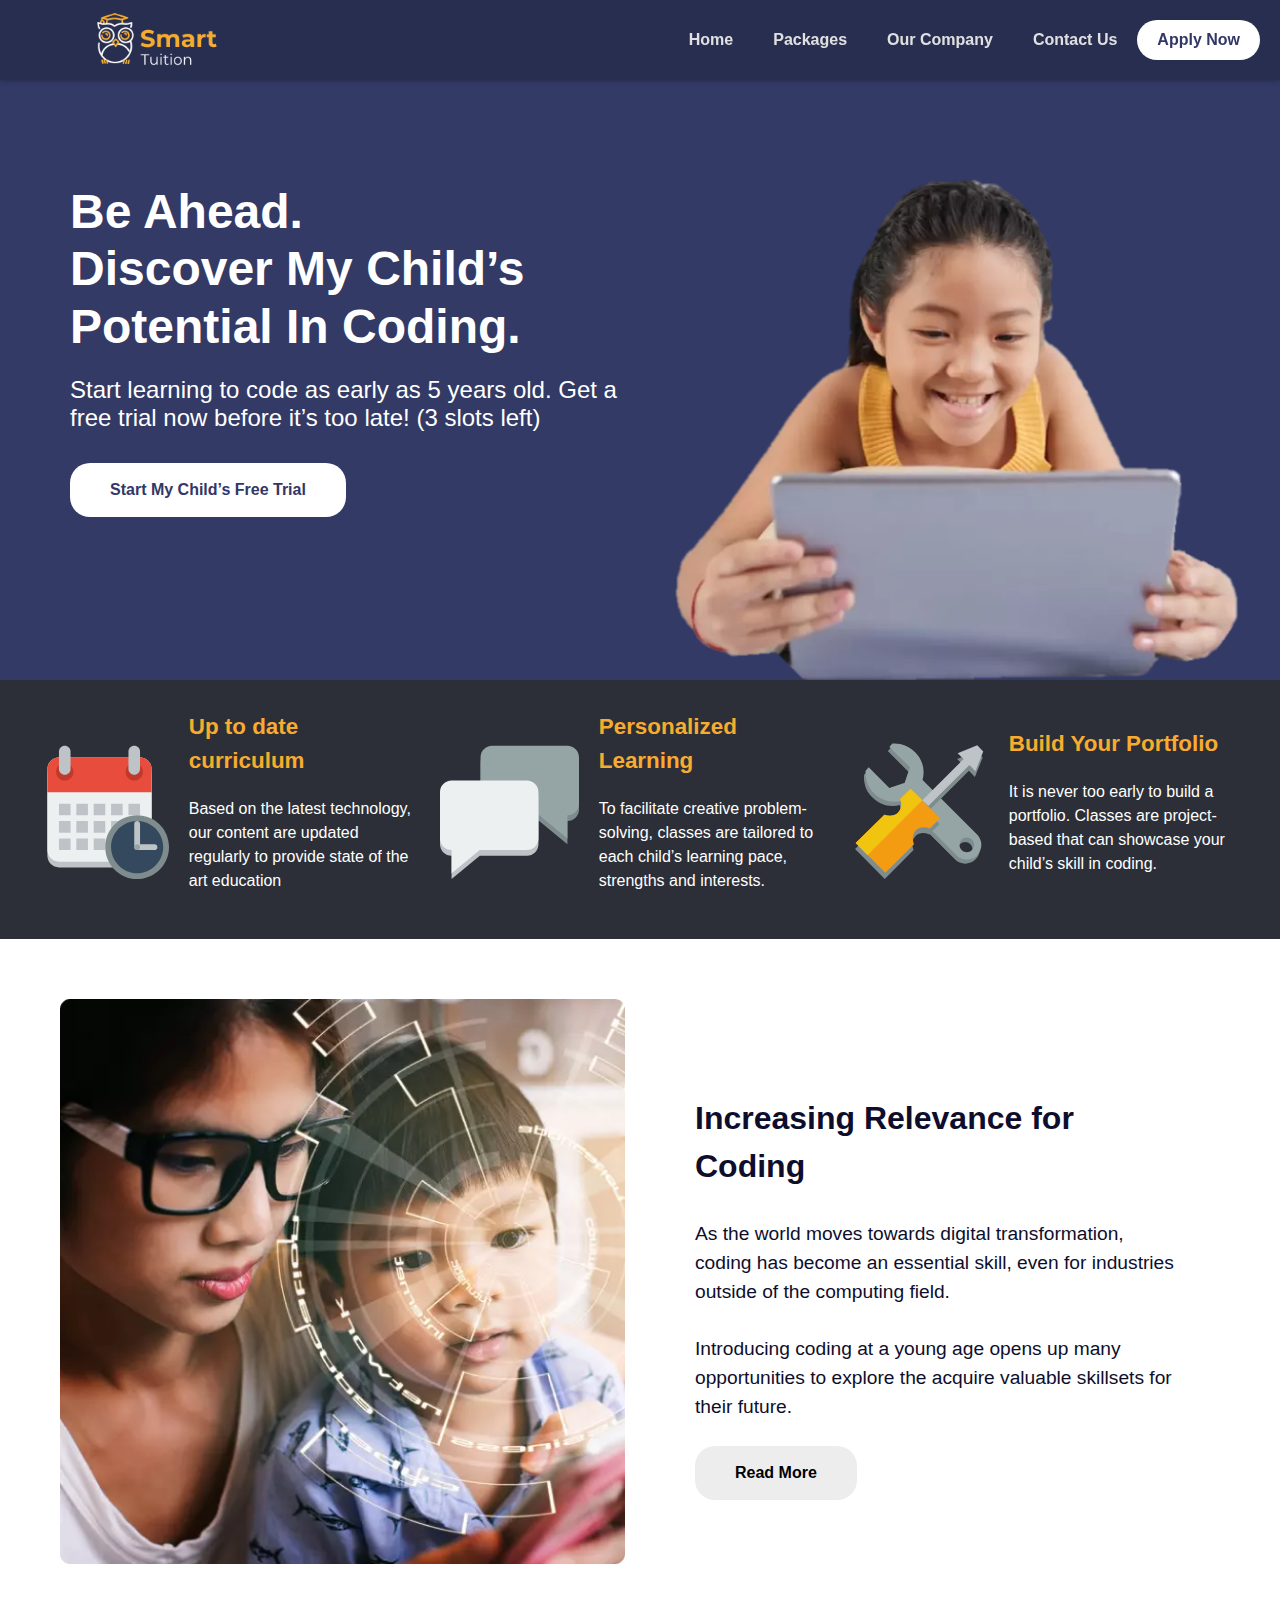
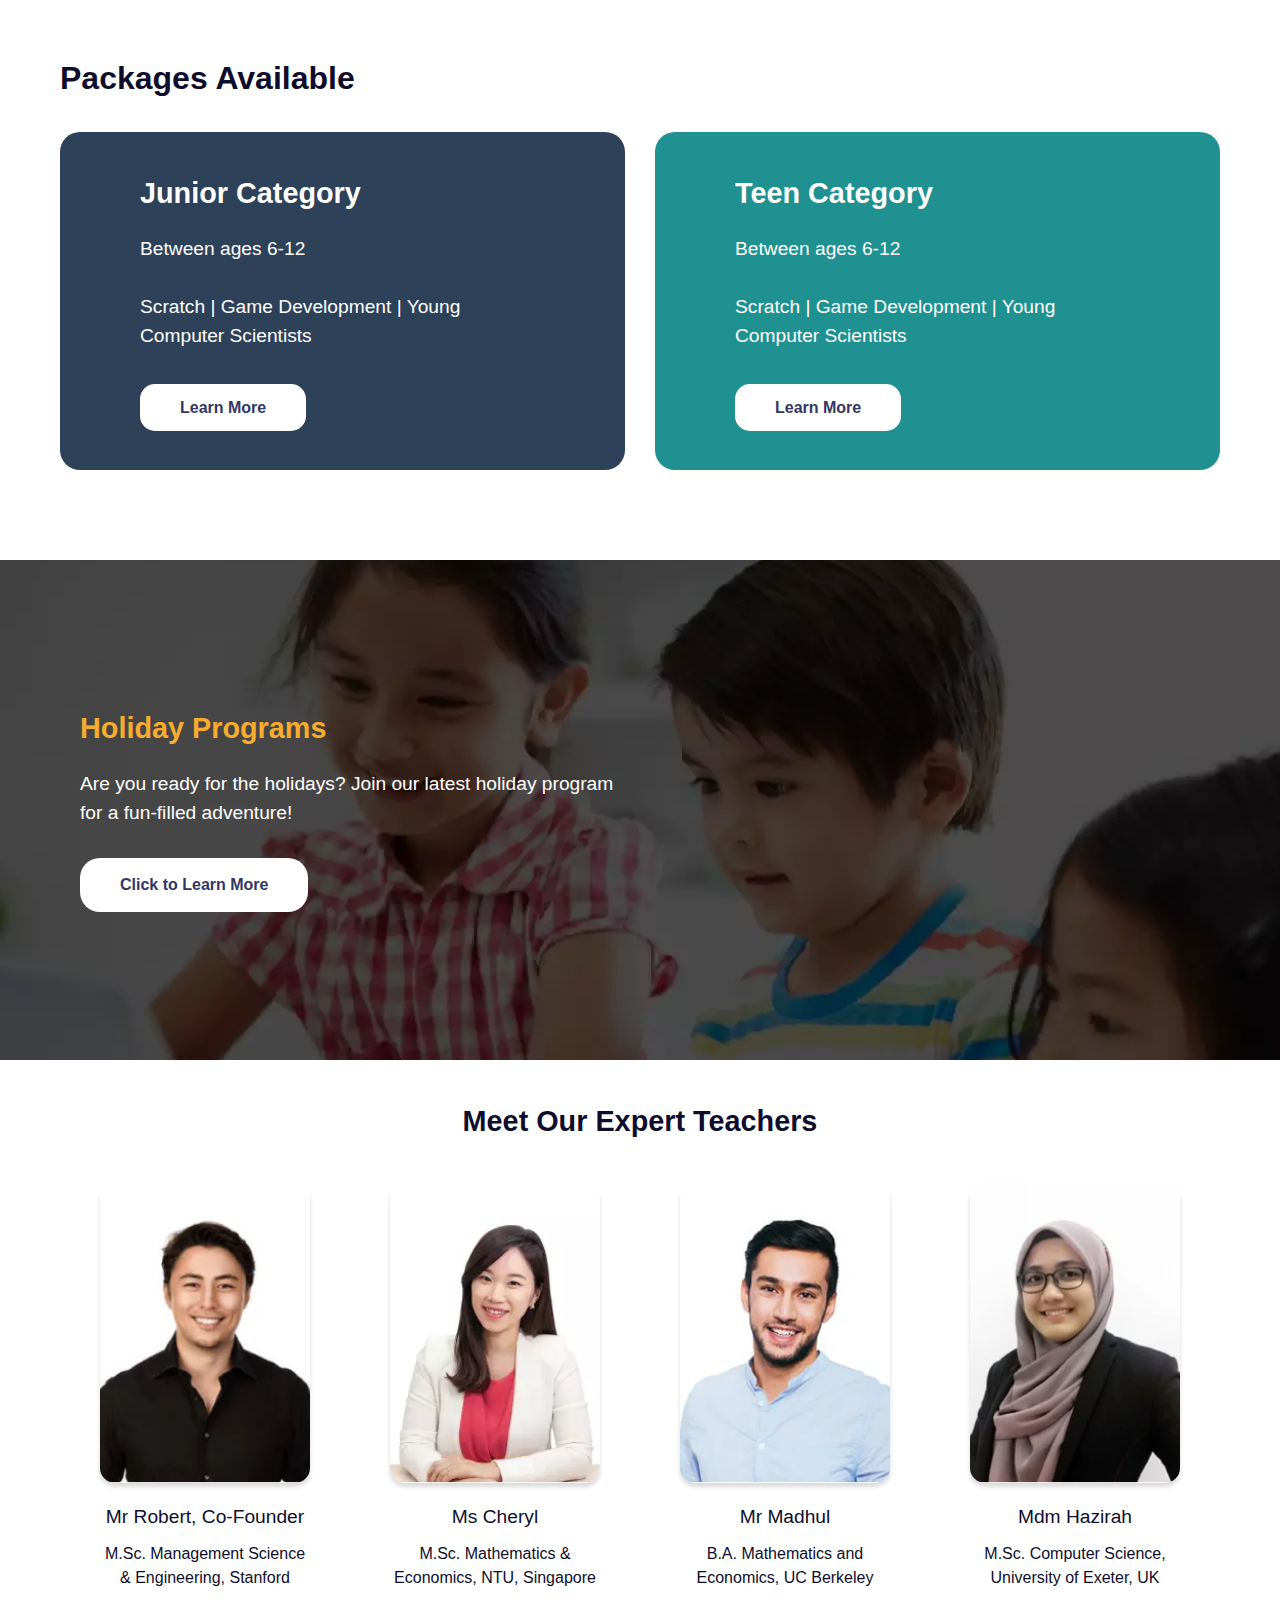
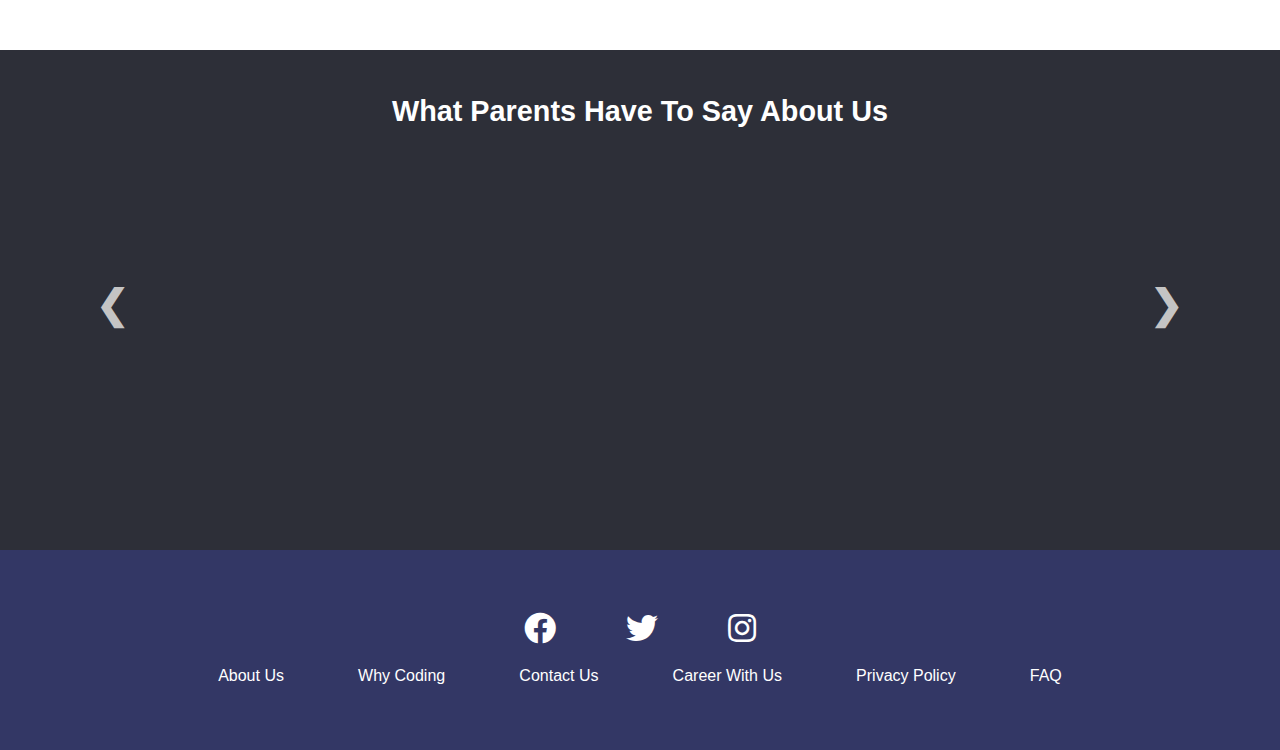
==== index.html @ bc690a71 "Remove deadlinks, small styling changes" ====
<!DOCTYPE html>
<html lang="en">
  <head>
    <!-- Required meta tags -->
    <meta charset="utf-8" />
    <meta
      name="description"
      content="Smart Tuition is the No.1 center for teaching young minds how to code. Start your Free Trial today!"
    />
    <meta name="viewport" content="width=device-width, initial-scale=1" />
    <!-- Favicon -->
    <link
      href="assets/favicon-16x16.webp"
      rel="shortcut icon"
      type="image/x-icon"
    />

    <!-- Bootstrap CSS -->
    <link
      href="https://cdn.jsdelivr.net/npm/bootstrap@5.1.1/dist/css/bootstrap.min.css"
      rel="stylesheet"
      integrity="sha384-F3w7mX95PdgyTmZZMECAngseQB83DfGTowi0iMjiWaeVhAn4FJkqJByhZMI3AhiU"
      crossorigin="anonymous"
    />
    <!-- Font Awesom Icons -->
    <link
      rel="stylesheet"
      href="https://cdnjs.cloudflare.com/ajax/libs/font-awesome/5.15.4/css/all.min.css"
      integrity="sha512-1ycn6IcaQQ40/MKBW2W4Rhis/DbILU74C1vSrLJxCq57o941Ym01SwNsOMqvEBFlcgUa6xLiPY/NS5R+E6ztJQ=="
      crossorigin="anonymous"
      referrerpolicy="no-referrer"
    />

    <link
      rel="stylesheet"
      href="https://maxcdn.bootstrapcdn.com/bootstrap/4.0.0/css/bootstrap.min.css"
      integrity="sha384-Gn5384xqQ1aoWXA+058RXPxPg6fy4IWvTNh0E263XmFcJlSAwiGgFAW/dAiS6JXm"
      crossorigin="anonymous"
    />

    <link href="css/layoutstyle.css" rel="stylesheet" />
    <link href="css/homepage.css" rel="stylesheet" />

    <title>Smart Skills For The Future - Smart Tuition Pte Ltd</title>
    <!-- Global site tag (gtag.js) - Google Analytics -->
    <script
      async
      src="https://www.googletagmanager.com/gtag/js?id=G-HZ8M1TP60J"
    ></script>
    <script>
      window.dataLayer = window.dataLayer || [];
      function gtag() {
        dataLayer.push(arguments);
      }
      gtag("js", new Date());

      gtag("config", "G-HZ8M1TP60J");
    </script>
  </head>
  <body>
    <div class="main">
      <!-- Header/Navbar -->
      <div id="headerID" class="header-transparent">
        <img id="logo" src="assets/logo.webp" alt="logo" height="70" />
        <img id="logo2" src="assets/logo-dark.webp" alt="logo" height="70" />
        <div class="nav-bar">
          <a id="header-link" class="header-nav" href="index.html">
            <div>Home</div>
          </a>
          <div>
            <button
              id="header-link2"
              onclick="myFunction()"
              class="header-nav"
              style="border: none; background-color: transparent"
            >
              Packages
            </button>
            <div id="myDropdown" class="dropdown-content">
              <a href="below12.html">Below 12</a>
              <a href="above12.html">Above 12</a>
              <a href="holiday.html">Holiday Programs</a>
            </div>
          </div>
          <div>
            <button
              id="header-link3"
              onclick="myFunction2()"
              class="header-nav"
              style="border: none; background-color: transparent"
            >
              Our Company
            </button>
            <div id="myDropdown2" class="dropdown-content2">
              <a href="aboutus.html">About Us</a>
              <a href="whycoding.html">Why Coding?</a>
              <a href="careers.html">Careers With Us</a>
            </div>
          </div>
          <a id="header-link4" class="header-nav" href="contact.html">
            <div>Contact Us</div>
          </a>
          <a id="nav-apply-cta" class="nav-apply-cta-dark" href="signup.html">
            <div>Apply Now</div>
          </a>
        </div>
        <div class="mobile">
          <a href="#" onclick="openNav()">
            <i class="fas fa-bars fa-2x"></i>
          </a>
        </div>
        <div id="mySidenav" class="sidenav">
          <a href="javascript:void(0)" class="closebtn" onclick="closeNav()"
            >&times;</a
          >
          <a href="index.html">Home</a>
          <a href="aboutus.html">About Us</a>
          <a href="below12.html">Below 12</a>
          <a href="above12.html">Above 12</a>
          <a href="holiday.html">Holiday Programs</a>
          <a href="whycoding.html">Why Coding?</a>
          <a href="careers.html">Careers With Us</a>
          <a href="contact.html">Contact Us</a>
        </div>
      </div>
      <div class="body">
        <div class="homepage-banner">
          <div class="row" style="height: 660px">
            <div class="col-sm-6 col-12" style="height: 100%">
              <div class="heading-group">
                <h1 class="banner-header">
                  Be Ahead. <br />Discover my child’s potential in coding.
                </h1>
                <h2 class="banner-subheader">
                  Start learning to code as early as 5 years old. Get a free
                  trial now before it’s too late! (3 slots left)
                </h2>
                <a class="banner-apply-cta" href="signup.html">
                  Start My Child’s Free Trial
                </a>
              </div>
            </div>
            <div class="col-sm-6">
              <div class="banner-image">
                <img
                  src="assets/children-coding.webp"
                  alt="children-coding"
                  width="100%"
                />
              </div>
            </div>
          </div>
        </div>
        <div class="homepage-feature-bar">
          <div class="feature-group">
            <div class="feature-image">
              <img src="assets/calendar.svg" alt="calendar" width="100%" />
            </div>
            <div class="feature-details">
              <div class="feature-header">Up to date curriculum</div>
              <p>
                Based on the latest technology, our content are updated
                regularly to provide state of the art education
              </p>
            </div>
          </div>
          <div class="feature-group">
            <div class="feature-image">
              <img src="assets/training.svg" alt="training" width="100%" />
            </div>
            <div class="feature-details">
              <div class="feature-header">Personalized Learning</div>
              <p>
                To facilitate creative problem-solving, classes are tailored to
                each child’s learning pace, strengths and interests.
              </p>
            </div>
          </div>
          <div class="feature-group">
            <div class="feature-image">
              <img
                src="assets/build-portfolio.svg"
                alt="build-portfolio"
                width="100%"
              />
            </div>
            <div class="feature-details">
              <div class="feature-header">Build Your Portfolio</div>
              <p>
                It is never too early to build a portfolio. Classes are
                project-based that can showcase your child’s skill in coding.
              </p>
            </div>
          </div>
        </div>
        <div class="why-coding-container">
          <div class="row" style="margin-top: 30 px">
            <div class="col-sm-6">
              <div class="why-coding-img">
                <img
                  src="assets/why-coding.webp"
                  alt="why-coding"
                  width="100%"
                />
              </div>
            </div>
            <div class="col-sm-6">
              <div class="why-coding-group">
                <div class="container-header">
                  Increasing Relevance for Coding
                </div>

                <div class="why-coding-details">
                  As the world moves towards digital transformation, coding has
                  become an essential skill, even for industries outside of the
                  computing field. <br /><br />Introducing coding at a young age
                  opens up many opportunities to explore the acquire valuable
                  skillsets for their future.
                </div>
                <a class="why-coding-link" href="whycoding.html"> Read More </a>
              </div>
            </div>
          </div>
        </div>
        <div class="our-packages">
          <div class="packages-header">Packages Available</div>

          <div class="row">
            <div class="col-sm-6">
              <div class="package-container">
                <div class="package-header">Junior Category</div>
                <div class="package-details">
                  Between ages 6-12<br /><br />
                  Scratch | Game Development | Young Computer Scientists
                </div>
                <a class="package-link" href="below12.html"> Learn More </a>
              </div>
            </div>
            <div class="col-sm-6">
              <div class="package-container2">
                <div class="package-header">Teen Category</div>
                <div class="package-details">
                  Between ages 6-12<br /><br />
                  Scratch | Game Development | Young Computer Scientists
                </div>
                <a class="package-link" href="above12.html"> Learn More </a>
              </div>
            </div>
          </div>
        </div>
        <div class="holiday-container">
          <div class="holiday-group">
            <div class="holiday-header">Holiday Programs</div>
            <div class="holiday-sub-header">
              Are you ready for the holidays? Join our latest holiday program
              for a fun-filled adventure!
            </div>
            <a class="holiday-link" href="holiday.html">
              Click to Learn More
            </a>
          </div>
        </div>
        <div class="our-teachers-container">
          <div class="teachers-header">Meet Our Expert Teachers</div>
          <div class="teachers-group">
            <div class="teacher">
              <img
                class="teacher-img"
                src="assets/mr-robert-holland.webp"
                alt="mr-robert-holland"
              />
              <div class="teacher-name">Mr Robert, Co-Founder</div>
              <div class="teacher-message">
                M.Sc. Management Science & Engineering, Stanford
              </div>
            </div>
            <div class="teacher">
              <img
                class="teacher-img"
                src="assets/ms-cheryl.webp"
                alt="ms-cheryl"
              />
              <div class="teacher-name">Ms Cheryl</div>
              <div class="teacher-message">
                M.Sc. Mathematics & Economics, NTU, Singapore
              </div>
            </div>
            <div class="teacher">
              <img
                class="teacher-img"
                src="assets/mr-madhul.webp"
                alt="mr-madhul"
              />
              <div class="teacher-name">Mr Madhul</div>
              <div class="teacher-message">
                B.A. Mathematics and Economics, UC Berkeley
              </div>
            </div>
            <div class="teacher">
              <img
                class="teacher-img"
                src="assets/mdm-hazirah.webp"
                alt="mdm-hazirah"
              />
              <div class="teacher-name">Mdm Hazirah</div>
              <div class="teacher-message">
                M.Sc. Computer Science, University of Exeter, UK
              </div>
            </div>
          </div>
        </div>
        <div class="testimonials-container">
          <div class="testimonials-header">
            what parents have to say about us
          </div>
          <div class="slideshow-container">
            <!-- Full-width images with number and caption text -->
            <div class="mySlides fade">
              <div class="testimonial-group">
                <img
                  class="testimonial-image"
                  src="assets/alice-mother.webp"
                  alt="alice-mother"
                />
                <div class="testimonial-content">
                  <div class="rating-group">
                    <i
                      class="fas fa-star fa-2x"
                      style="margin-right: 10px; color: #f8ac2f"
                    ></i>
                    <i
                      class="fas fa-star fa-2x"
                      style="margin-right: 10px; color: #f8ac2f"
                    ></i>
                    <i
                      class="fas fa-star fa-2x"
                      style="margin-right: 10px; color: #f8ac2f"
                    ></i>
                    <i
                      class="fas fa-star fa-2x"
                      style="margin-right: 10px; color: #f8ac2f"
                    ></i>
                    <i
                      class="fas fa-star fa-2x"
                      style="margin-right: 10px; color: #c4c4c4"
                    ></i>
                  </div>
                  <div class="testimonial-person">Mother of Alice, 5</div>
                  <div class="testimonial">
                    My daughter entered the junior class and this was her first
                    exposure to coding. She was very relunctant to go intially.
                    But after her 1st lesson, she would eagerly anticipate the
                    next lesson to see her favourite teacher, Ms Cheryl. Will
                    definitely recommend this class to my friends!
                  </div>
                </div>
              </div>
            </div>
            <div class="mySlides fade">
              <div class="testimonial-group">
                <img
                  class="testimonial-image"
                  src="assets/david-mother.webp"
                  alt="david-mother"
                />
                <div class="testimonial-content">
                  <div class="rating-group">
                    <i
                      class="fas fa-star fa-2x"
                      style="margin-right: 10px; color: #f8ac2f"
                    ></i>
                    <i
                      class="fas fa-star fa-2x"
                      style="margin-right: 10px; color: #f8ac2f"
                    ></i>
                    <i
                      class="fas fa-star fa-2x"
                      style="margin-right: 10px; color: #f8ac2f"
                    ></i>
                    <i
                      class="fas fa-star fa-2x"
                      style="margin-right: 10px; color: #f8ac2f"
                    ></i>
                    <i
                      class="fas fa-star fa-2x"
                      style="margin-right: 10px; color: #c4c4c4"
                    ></i>
                  </div>
                  <div class="testimonial-person">Mother of David, 8</div>
                  <div class="testimonial">
                    My son LOVED the programme! He would go on and on about the
                    things he learned after every class. Even after the
                    programme has ended, he will meet up with his new found
                    friends that he made in class to geek over coding. With his
                    friends’ parents, I have enrolled him for the holiday
                    programmes so they can code together again!
                  </div>
                </div>
              </div>
            </div>

            <div class="mySlides fade">
              <div class="testimonial-group">
                <img
                  class="testimonial-image"
                  src="assets/jerome-father.webp"
                  alt="jerome-father"
                />
                <div class="testimonial-content">
                  <div class="rating-group">
                    <i
                      class="fas fa-star fa-2x"
                      style="margin-right: 10px; color: #f8ac2f"
                    ></i>
                    <i
                      class="fas fa-star fa-2x"
                      style="margin-right: 10px; color: #f8ac2f"
                    ></i>
                    <i
                      class="fas fa-star fa-2x"
                      style="margin-right: 10px; color: #f8ac2f"
                    ></i>
                    <i
                      class="fas fa-star fa-2x"
                      style="margin-right: 10px; color: #f8ac2f"
                    ></i>
                    <i
                      class="fas fa-star fa-2x"
                      style="margin-right: 10px; color: #f8ac2f"
                    ></i>
                  </div>
                  <div class="testimonial-person">Father of Jerome, 14</div>
                  <div class="testimonial">
                    As a coder myself, I enrolled him into Smart Tuition because
                    the curriculum is well-organised. I am highly impressed by
                    the result. Since the programme, my son has developed a
                    deeper interest in coding. The teachers know what they are
                    doing and are able to keep learning engaging for my son.
                  </div>
                </div>
              </div>
            </div>
            <!-- Next and previous buttons -->
            <a class="prev" onclick="plusSlides(-1)">&#10094;</a>
            <a class="next" onclick="plusSlides(1)">&#10095;</a>
          </div>
        </div>
      </div>
      <div class="footer">
        <div class="socials-container">
          <i class="fab fa-facebook fa-2x"></i>
          <i class="fab fa-twitter fa-2x"></i>
          <i class="fab fa-instagram fa-2x"></i>
        </div>
        <div class="footer-links">
          <a href="aboutus.html">About Us</a>
          <a href="whycoding.html">Why Coding</a>
          <a href="contact.html">Contact Us</a>
          <a href="careers.html">Career With Us</a>
          <a href="privacy-policy.html">Privacy Policy</a>
          <a href="faq.html">FAQ</a>
        </div>
      </div>
    </div>
    <!-- Option 1: Bootstrap Bundle with Popper -->
    <script
      src="https://cdn.jsdelivr.net/npm/bootstrap@5.1.1/dist/js/bootstrap.bundle.min.js"
      integrity="sha384-/bQdsTh/da6pkI1MST/rWKFNjaCP5gBSY4sEBT38Q/9RBh9AH40zEOg7Hlq2THRZ"
      crossorigin="anonymous"
    ></script>
    <!-- Slideshow effect -->
    <script src="javascript/slideshow.js"></script>
    <!-- Import this for header scroll effect -->
    <script src="javascript/headerEffects.js"></script>
    <!-- Import this for responsive header and footer -->
    <script src="javascript/index.js"></script>
  </body>
</html>
---- css/layoutstyle.css ----
.main {
  font-family: Arial, Helvetica, sans-serif;
  min-width: 280px;
  max-width: 1400px;
  margin: auto;
  /* background-color: #fcfcfc; */
  color: #0e0e2c;
}
.header-white {
  position: fixed;
  top: 0;
  max-width: 1400px;
  margin: auto;
  width: 100%;
  padding: 10px 20px;
  z-index: 10000;
  transition: all 0.2s ease-in-out;
  min-height: 80px;
  background: #fff;
  text-align: center;
  line-height: 40px;
  box-shadow: 0 1px 5px rgba(0, 0, 0, 0.25);
}

.header-transparent {
  position: fixed;
  top: 0;
  max-width: 1400px;
  margin: auto;
  width: 100%;
  padding: 10px 20px;
  z-index: 10000;
  transition: all 0.2s ease-in-out;
  min-height: 80px;
  background: rgba(0, 0, 0, 0.2);
  text-align: center;
  line-height: 40px;
  box-shadow: 0 1px 5px rgba(0, 0, 0, 0.25);
}

.nav-bar {
  display: flex;
  flex-direction: row;
  justify-content: flex-end;
  align-items: center;
  font-size: 1em;
}

.dropdown-content {
  display: none;
  position: absolute;
  background-color: #f1f1f1;
  min-width: 160px;
  box-shadow: 0px 8px 16px 0px rgba(0, 0, 0, 0.2);
  z-index: 1;
  text-align: left;
}

.dropdown-content a {
  color: #171d24;
  background-color: #fcfcfc;
  padding: 4px 16px;
  text-decoration: none;
  display: block;
  /* border-bottom: 1px solid #281b365d; */
}

/* Change color of dropdown links on hover */
.dropdown-content a:hover {
  background-color: #16182b;
  color: #fcfcfc;
}
.dropdown-content2 {
  display: none;
  position: absolute;
  background-color: #f1f1f1;
  min-width: 160px;
  box-shadow: 0px 8px 16px 0px rgba(0, 0, 0, 0.2);
  z-index: 1;
  text-align: left;
}

.dropdown-content2 a {
  color: #171d24;
  background-color: #fcfcfc;
  padding: 4px 16px;
  text-decoration: none;
  display: block;
  /* border-bottom: 1px solid #281b365d; */
}

/* Change color of dropdown links on hover */
.dropdown-content2 a:hover {
  background-color: #16182b;
  color: #fcfcfc;
}

/* Show the dropdown menu (use JS to add this class to the .dropdown-content container when the user clicks on the dropdown button) */
.show {
  display: block;
}

.header-nav {
  text-decoration: none;
  color: #e0e0e0;
  font-weight: bold;
  margin: 0 10px;
  padding: 10px;
}

.header-nav:hover {
  color: #fff;
  text-decoration: none;
}

.header-nav-whiteBG {
  text-decoration: none;
  color: #16182b;
  font-weight: bold;
  margin: 0 10px;
  padding: 10px;
}

.header-nav-whiteBG:hover {
  color: #6f3888;
  text-decoration: none;
}

.nav-apply-cta-dark {
  text-decoration: none;
  color: #333765;
  font-weight: bold;
  border-radius: 20px;
  background-color: #fff;
  padding: 0px 20px;
  width: fit-content;
}

.nav-apply-cta-dark:hover {
  text-decoration: none;
  color: #6f3888;
}

.nav-apply-cta {
  text-decoration: none;
  color: #fff;
  font-weight: bold;
  border-radius: 20px;
  background-color: #333765;
  padding: 0px 20px;
  width: fit-content;
}

.nav-apply-cta:hover {
  text-decoration: none;
  color: #fff;
  background-color: #fdb542;
}

#logo {
  display: none;
  position: absolute;
  top: 0;
  left: 0;
  margin: 5px 80px;
}
#logo2 {
  display: block;
  position: absolute;
  top: 0;
  left: 0;
  margin: 5px 80px;
}

.mobile {
  display: none;
  visibility: none;
  height: 60px;
  padding: 0px 20px;
}

/* The side navigation menu */
.sidenav {
  height: 100%; /* 100% Full-height */
  width: 0; /* 0 width - change this with JavaScript */
  position: fixed; /* Stay in place */
  z-index: 1; /* Stay on top */
  top: 0; /* Stay at the top */
  right: 0;
  background-color: #111; /* Black*/
  overflow-x: hidden; /* Disable horizontal scroll */
  padding-top: 60px; /* Place content 60px from the top */
  transition: 0.5s; /* 0.5 second transition effect to slide in the sidenav */
}

/* The navigation menu links */
.sidenav a {
  padding: 8px 8px 8px 32px;
  text-decoration: none;
  font-size: 20px;
  color: #818181;
  display: block;
  transition: 0.3s;
  text-align: left;
}

/* When you mouse over the navigation links, change their color */
.sidenav a:hover {
  color: #f1f1f1;
}

/* Position and style the close button (top right corner) */
.sidenav .closebtn {
  position: absolute;
  top: 0;
  right: 25px;
  font-size: 1.5em;
  margin-left: 50px;
}

/* Content Below */

.body {
  min-height: 800px;
  background-color: #fff;
}

/* Content Above */
.footer {
  min-height: 200px;
  padding: 20px;
  width: 100%;
  color: #fff;
  background-color: #333765;
  display: flex;
  flex-direction: column;
  align-items: center;
  justify-content: center;
}

.socials-container {
  color: #fff;
  width: 30%;
  display: flex;
  flex-direction: row;
  justify-content: space-evenly;
}

.socials-container a {
  color: #fff;
}

.footer-links {
  margin-top: 20px;
  width: 80%;
  display: flex;
  flex-direction: row;
  justify-content: space-evenly;
}

.footer-links a {
  color: #fff;
  text-decoration: none;
}

.footer-links a:hover {
  color: #fff;
  text-decoration: underline;
}

@media only screen and (max-width: 768px) {
  #logo {
    margin: 5px 21px;
  }
  #logo2 {
    margin: 5px 21px;
  }

  .nav-bar {
    display: none;
    visibility: none;
  }

  .mobile {
    display: flex;
    visibility: visible;
    flex-direction: row;
    justify-content: flex-end;
    align-items: center;
  }

  .socials-container {
    width: 70%;
  }

  .footer-links {
    flex-direction: column;
  }
}
---- css/homepage.css ----
.homepage-banner {
  background-color: #333a65;
  min-height: 660px;
  padding: 20px 20px 0px 20px;
}

.heading-group {
  height: 100%;
  display: flex;
  flex-direction: column;
  justify-content: center;
  color: #fff;
  padding-left: 50px;
}

.banner-header {
  font-size: 3em;
  font-weight: bold;
  margin-bottom: 20px;
  text-transform: capitalize;
}

.banner-subheader {
  font-size: 1.5em;
  margin-bottom: 30px;
}

.banner-apply-cta {
  text-decoration: none;
  color: #333765;
  font-weight: bold;
  border-radius: 20px;
  background-color: #fff;
  padding: 15px 40px;
  width: fit-content;
}

.banner-apply-cta:hover {
  color: #fff;
  text-decoration: none;
  background-color: #fdb542;
}

.banner-image {
  height: 100%;
  display: flex;
  flex-direction: column;
  justify-content: flex-end;
}

.homepage-feature-bar {
  background-color: #2d2f38;
  min-height: 250px;
  display: flex;
  flex-direction: row;
  justify-content: space-around;
  padding: 20px 30px 20px 20px;
}

.feature-group {
  display: flex;
  flex-direction: row;
  margin: 10px;
}

.feature-image {
  padding-right: 20px;
  height: 100%;
  display: flex;
  align-items: center;
}

.feature-details {
  font-size: 1em;
  width: 250px;
  display: flex;
  flex-direction: column;
  justify-content: center;
  color: #fff;
}

.feature-header {
  font-size: 1.4em;
  color: #f8ac2f;
  font-weight: bold;
  margin-bottom: 20px;
}

.why-coding-container {
  background-color: #fff;
  padding: 60px 60px 30px;
}

.why-coding-img {
  height: 100%;
  display: flex;
  align-items: center;
}

.why-coding-group {
  display: flex;
  flex-direction: column;
  justify-content: center;
  height: 100%;
  padding: 40px;
}
.container-header {
  font-size: 2em;
  font-weight: bold;
  margin: 30px auto;
}

.why-coding-subheader {
  font-size: 1.6em;
  font-weight: bold;
  margin-bottom: 20px;
}

.why-coding-details {
  font-size: 1.2em;
  margin-bottom: 24px;
}

.why-coding-link {
  text-decoration: none;
  color: #000;
  font-weight: bold;
  border-radius: 20px;
  background-color: #ededed;
  padding: 15px 40px;
  width: fit-content;
}

.why-coding-link:hover {
  text-decoration: none;
  color: #000;
  font-weight: bold;
  background-color: #e0e0e0;
}

.our-packages {
  background-color: #fff;
  padding: 30px 60px 90px;
}

.packages-header {
  font-size: 2em;
  font-weight: bold;
  margin-top: 30px;
}
.packages-info {
  margin-top: 20px;
  width: 50%;
  font-size: 1.5em;
}

.package-container {
  margin-top: 30px;
  background-color: #2d4159;
  border-radius: 20px;
  padding: 40px 80px 50px;
}

.package-header {
  font-size: 1.8em;
  font-weight: bold;
  color: #fff;
  margin-bottom: 20px;
}

.package-details {
  font-size: 1.2em;
  color: #fff;
  margin-bottom: 45px;
}

.package-link {
  text-decoration: none;
  color: #333765;
  font-weight: bold;
  border-radius: 15px;
  background-color: #fff;
  padding: 15px 40px;
  width: fit-content;
}

.package-link:hover {
  color: #fff;
  text-decoration: none;
  background-color: #fdb542;
}

.package-container2 {
  margin-top: 30px;
  background-color: #1f9191;
  border-radius: 20px;
  padding: 40px 80px 50px;
}

.holiday-container {
  height: 500px;
  background-image: url(../assets/dark-background-kids.webp);
  background-position: 50% 30%;
  display: flex;
  flex-direction: row;
  color: #fcfcfc;
  padding: 40px 80px 40px;
}

.holiday-group {
  height: 100%;
  width: 60%;
  display: flex;
  flex-direction: column;
  justify-content: center;
}

.holiday-header {
  font-size: 1.8em;
  font-weight: bold;
  color: #f8ac2f;
  margin-bottom: 20px;
}

.holiday-sub-header {
  font-size: 1.2em;
  color: #fff;
  margin-bottom: 30px;
  width: 80%;
}

.holiday-link {
  text-decoration: none;
  color: #333765;
  font-weight: bold;
  border-radius: 20px;
  background-color: #fff;
  padding: 15px 40px;
  width: fit-content;
}

.holiday-link:hover {
  color: #fff;
  text-decoration: none;
  background-color: #fdb542;
}

.holiday-programs {
  height: 100%;
  display: flex;
  flex-direction: column;
  justify-content: center;
}
.programs {
  display: flex;
  flex-direction: row;
  height: 50px;
  align-items: center;
  margin-bottom: 30px;
}
.program-name {
  font-size: 1.5em;
  font-weight: bold;
  padding: 10px 20px;
}

.our-teachers-container {
  min-height: 500px;
  padding: 40px 80px 40px;
  text-align: center;
}

.teachers-header {
  font-size: 1.8em;
  font-weight: bold;
  margin-bottom: 20px;
}

.teachers-subheader {
  font-size: 1.5em;
  margin-bottom: 30px;
}

.teachers-group {
  width: 100%;
  display: flex;
  flex-direction: row;
  justify-content: space-between;
}

.teacher {
  width: 250px;
  padding: 20px;
}

.teacher-img {
  width: 100%;
  height: 300px;
  object-fit: cover;
  margin-bottom: 10px;
  border-radius: 15px;
  -webkit-box-shadow: 0px 4px 4px 0px #dbdbdb;
}

.teacher-name {
  font-size: 1.2em;
  margin-top: 10px;
}

.teacher-message {
  font-size: 1em;
  margin-top: 10px;
}

.testimonials-container {
  height: 500px;
  background-color: #2d2f38;
  padding: 40px 80px 40px;
}

.testimonials-header {
  font-size: 1.8em;
  font-weight: bold;
  margin-bottom: 20px;
  color: #fff;
  text-transform: capitalize;
  text-align: center;
}

/* Slideshow container */
.slideshow-container {
  width: 100%;
  height: 300px;
  position: relative;
  /* margin: auto; */
}

/* Hide the images by default */
.mySlides {
  display: none;
  padding: 10px 80px;
}

.testimonial-group {
  color: #fff;
  display: flex;
  flex-direction: row;
}

.testimonial-image {
  width: 400px;
  height: 310px;
  object-fit: cover;
}

.testimonial-content {
  padding: 20px;
}

.rating-group {
  display: flex;
  flex-direction: row;
  margin-bottom: 20px;
  width: 250px;
}

.testimonial-person {
  font-size: 1.4em;
  margin-bottom: 20px;
}

.testimonial {
  font-size: 1em;
}

/* Next & previous buttons */
.prev,
.next {
  cursor: pointer;
  position: absolute;
  top: 35%;
  width: auto;
  padding: 16px;
  color: #c4c4c4 !important;
  font-weight: bold;
  font-size: 40px;
  transition: 0.6s ease;
  border-radius: 0 3px 3px 0;
  user-select: none;
}

/* Position the "next button" to the right */
.next {
  right: 0;
  border-radius: 3px 0 0 3px;
}

/* On hover, add a black background color with a little bit see-through */
.prev:hover,
.next:hover {
  color: #fff !important;
}

.active {
  background-color: #717171;
}

/* Fading animation */
.fade {
  -webkit-animation-name: fade;
  -webkit-animation-duration: 1.5s;
  animation-name: fade;
  animation-duration: 1.5s;
  animation-fill-mode: forwards;
}

@-webkit-keyframes fade {
  from {
    opacity: 0.4;
  }
  to {
    opacity: 1;
  }
}

@keyframes fade {
  from {
    opacity: 0.4;
  }
  to {
    opacity: 1;
  }
}

/* Responsive design */
@media only screen and (max-width: 768px) {
  .heading-group {
    padding: 0px;
  }

  .banner-image {
    display: none;
    visibility: hidden;
  }
  .homepage-feature-bar {
    flex-direction: column;
  }

  .feature-image {
    width: 100px;
  }

  .why-coding-container,
  .our-packages,
  .holiday-container {
    padding: 60px 40px 30px;
  }

  .why-coding-group {
    padding: 0px;
  }

  .packages-info {
    width: 100%;
  }

  .package-container,
  .package-container2,
  .testimonials-container,
  .our-teachers-container {
    padding: 30px 20px 40px;
  }
  .holiday-container {
    flex-direction: column-reverse;
  }

  .holiday-group {
    width: 100%;
  }

  .holiday-sub-header {
    width: 100%;
  }

  .holiday-programs {
    display: none;
    visibility: none;
  }

  .teachers-group {
    justify-content: center;
    flex-wrap: wrap;
  }

  .teacher .teacher-img {
    height: 100px;
    width: auto;
  }

  .mySlides {
    padding: 0px;
  }

  .testimonial-group {
    flex-direction: column;
    align-items: center;
  }

  .rating-group {
    justify-content: center;
  }

  .testimonials-container {
    height: 580px;
  }

  .testimonial-image {
    display: none;
    visibility: none;
  }

  .testimonial-content {
    display: flex;
    flex-direction: column;
    align-items: center;
    height: fit-content;
    padding: 0px 20px;
  }

  .testimonial {
    width: 80%;
  }
}
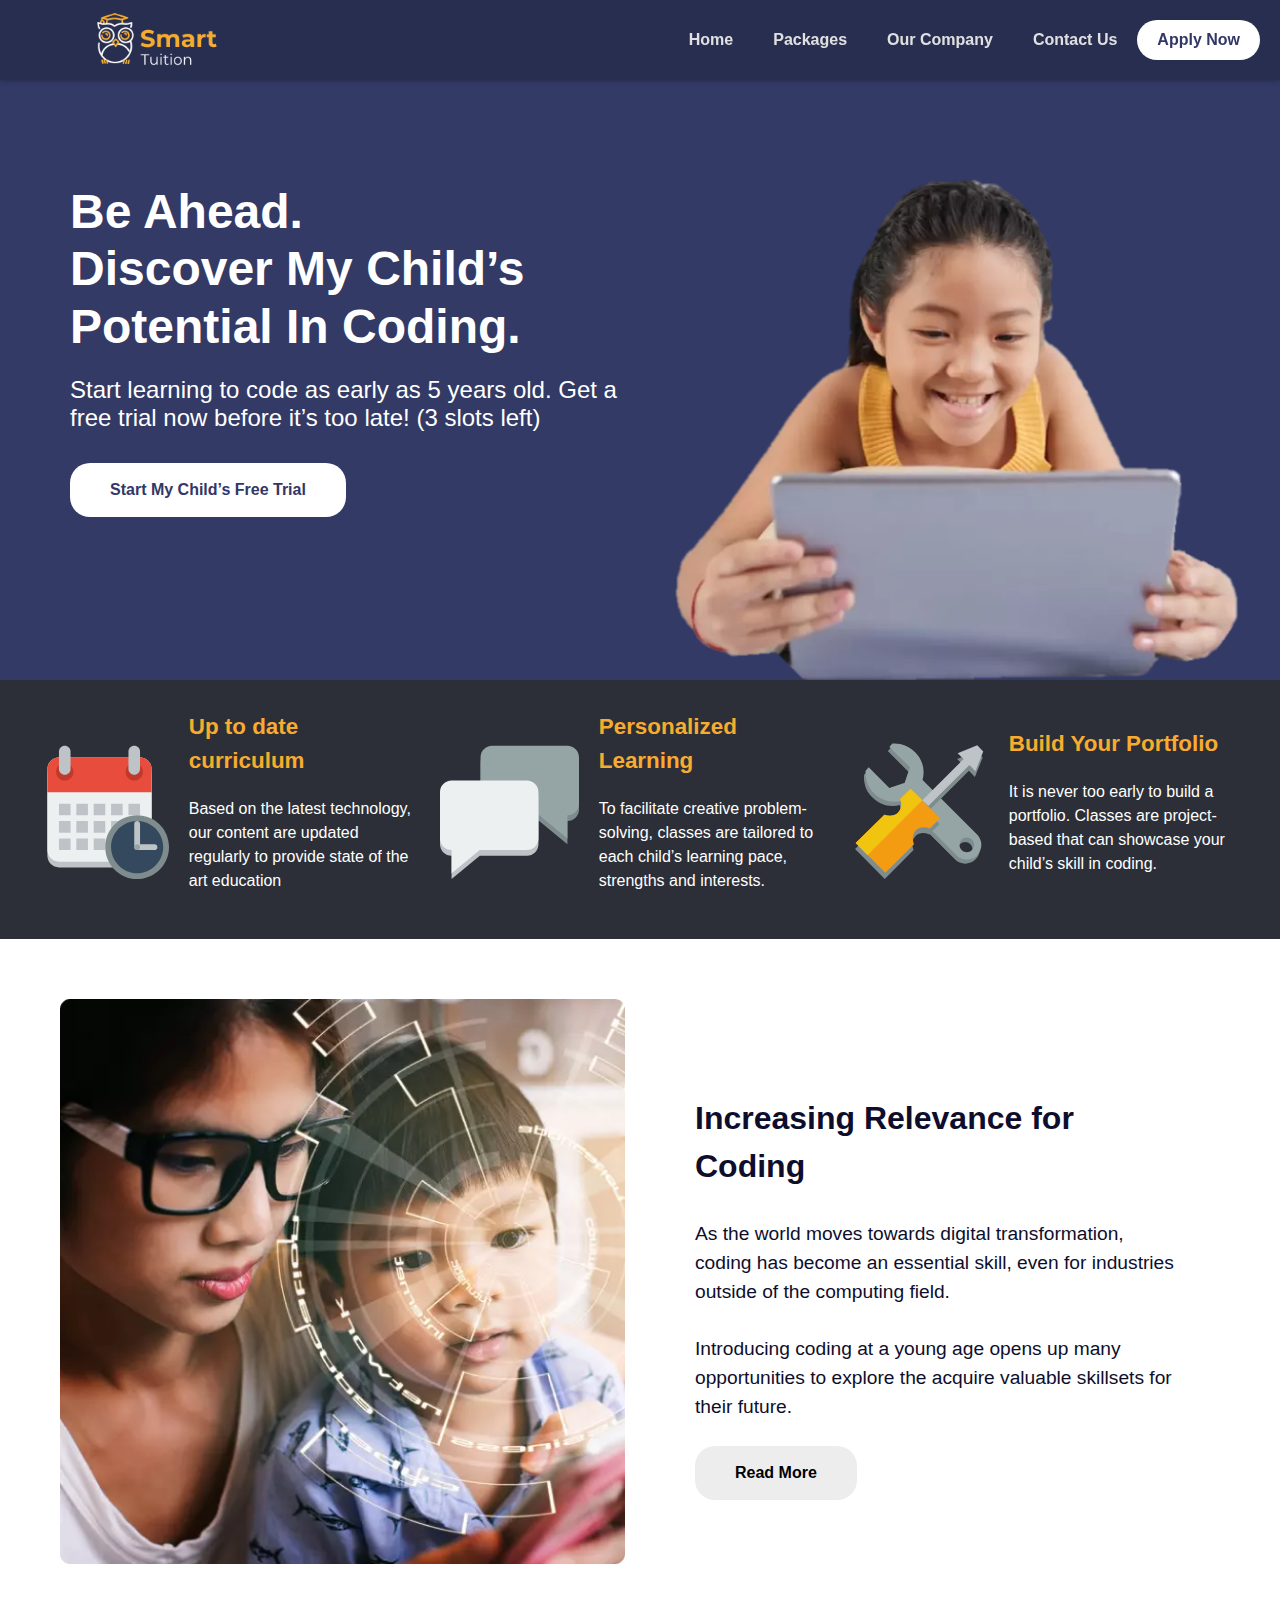
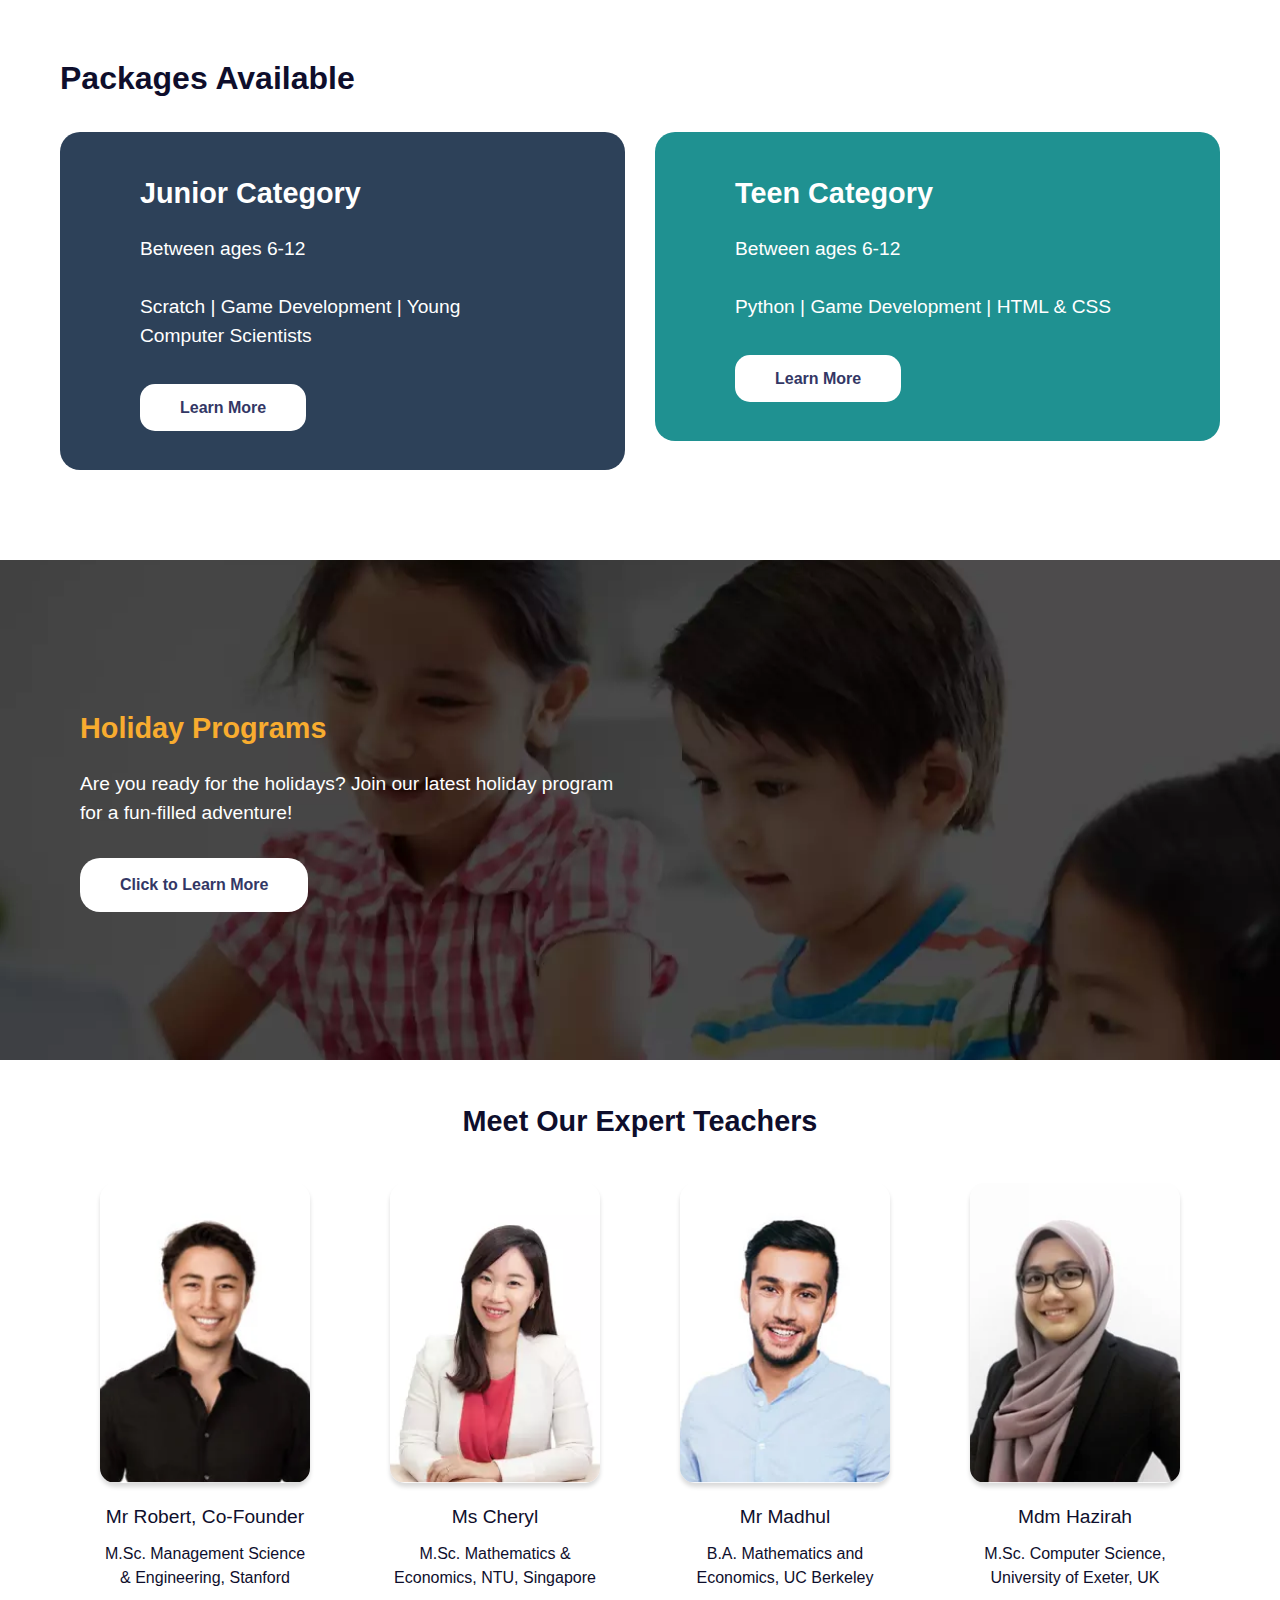
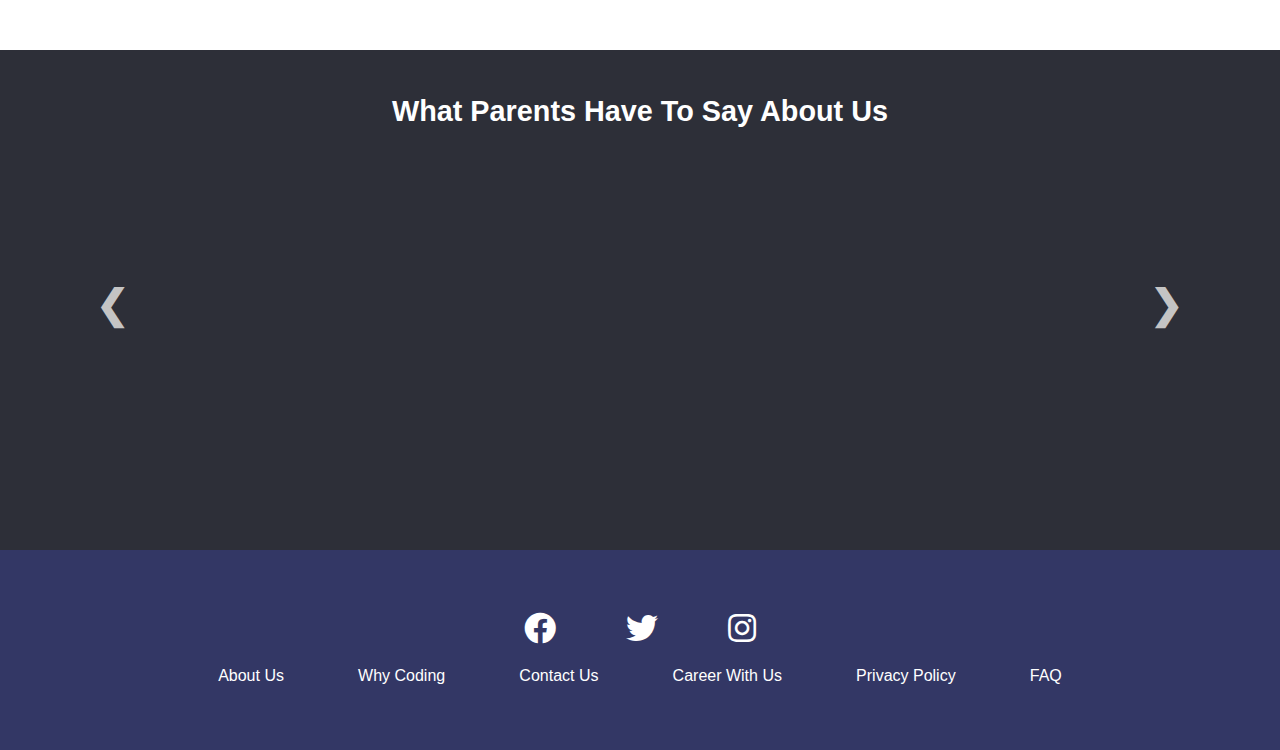
==== commit f4d4079b: "packages content change" ====
--- a/index.html
+++ b/index.html
@@ -241,7 +241,7 @@
                 <div class="package-header">Teen Category</div>
                 <div class="package-details">
                   Between ages 6-12<br /><br />
-                  Scratch | Game Development | Young Computer Scientists
+                  Python | Game Development | HTML & CSS
                 </div>
                 <a class="package-link" href="above12.html"> Learn More </a>
               </div>
--- a/css/layoutstyle.css
+++ b/css/layoutstyle.css
@@ -154,7 +154,7 @@
 .nav-apply-cta:hover {
   text-decoration: none;
   color: #fff;
-  background-color: #fdb542;
+  background-color: #474d92;
 }
 
 #logo {
--- a/css/homepage.css
+++ b/css/homepage.css
@@ -38,7 +38,7 @@
 .banner-apply-cta:hover {
   color: #fff;
   text-decoration: none;
-  background-color: #fdb542;
+  background-color: #474d92;
 }
 
 .banner-image {
@@ -187,7 +187,7 @@
 .package-link:hover {
   color: #fff;
   text-decoration: none;
-  background-color: #fdb542;
+  background-color: #474d92;
 }
 
 .package-container2 {
@@ -242,7 +242,7 @@
 .holiday-link:hover {
   color: #fff;
   text-decoration: none;
-  background-color: #fdb542;
+  background-color: #474d92;
 }
 
 .holiday-programs {
@@ -395,7 +395,6 @@
   border-radius: 3px 0 0 3px;
 }
 
-/* On hover, add a black background color with a little bit see-through */
 .prev:hover,
 .next:hover {
   color: #fff !important;
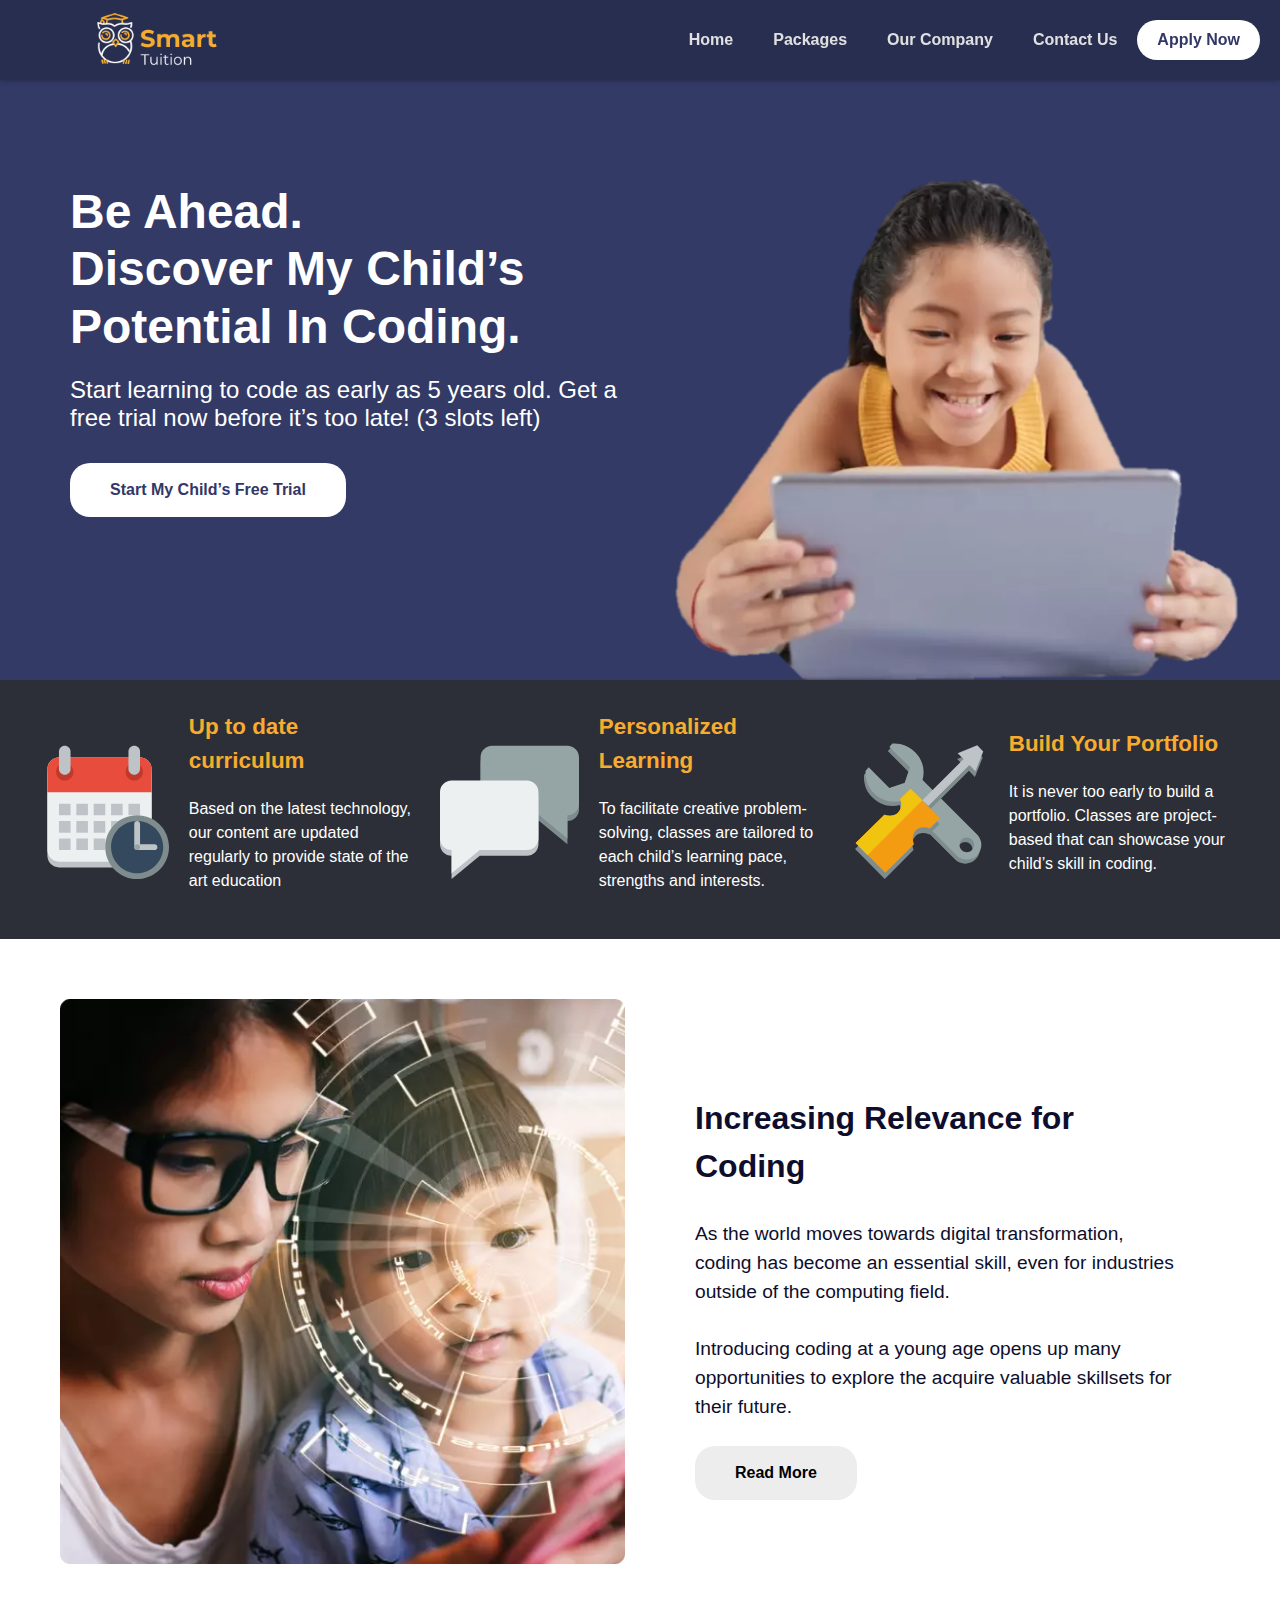
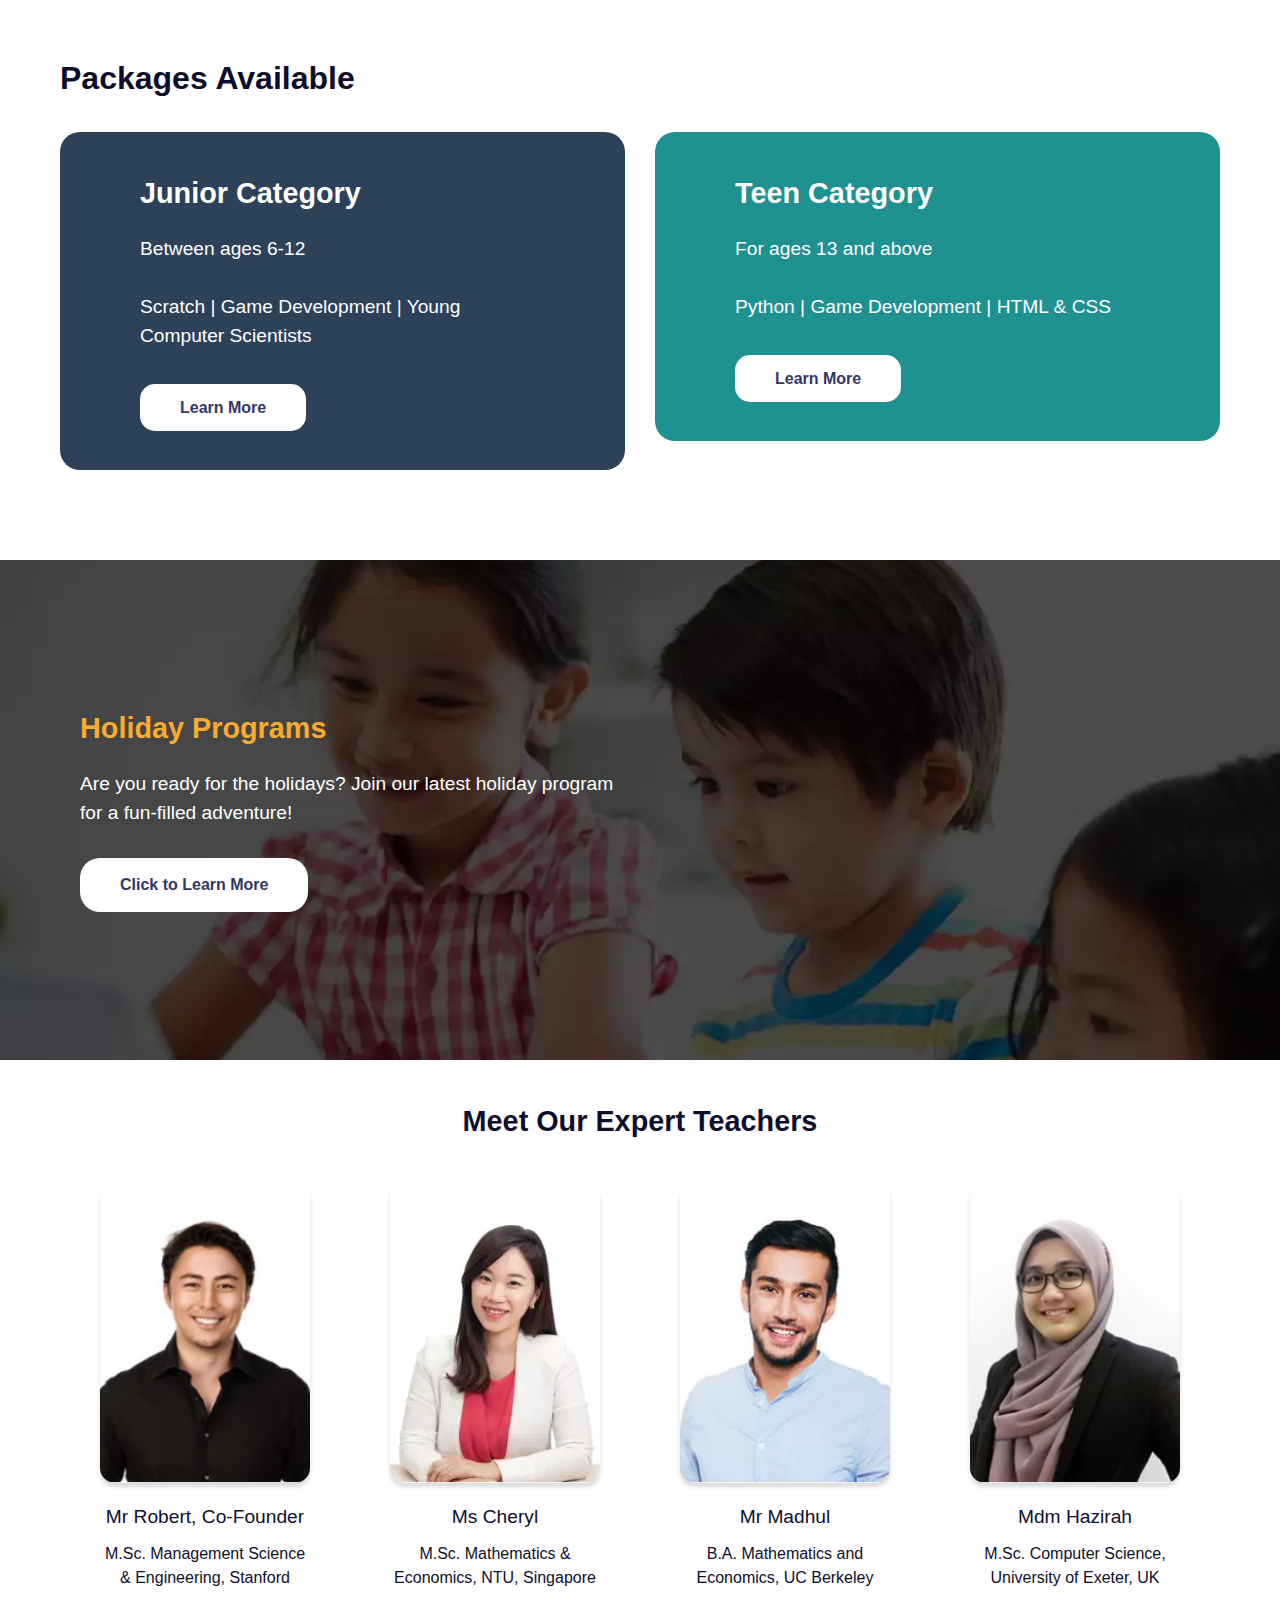
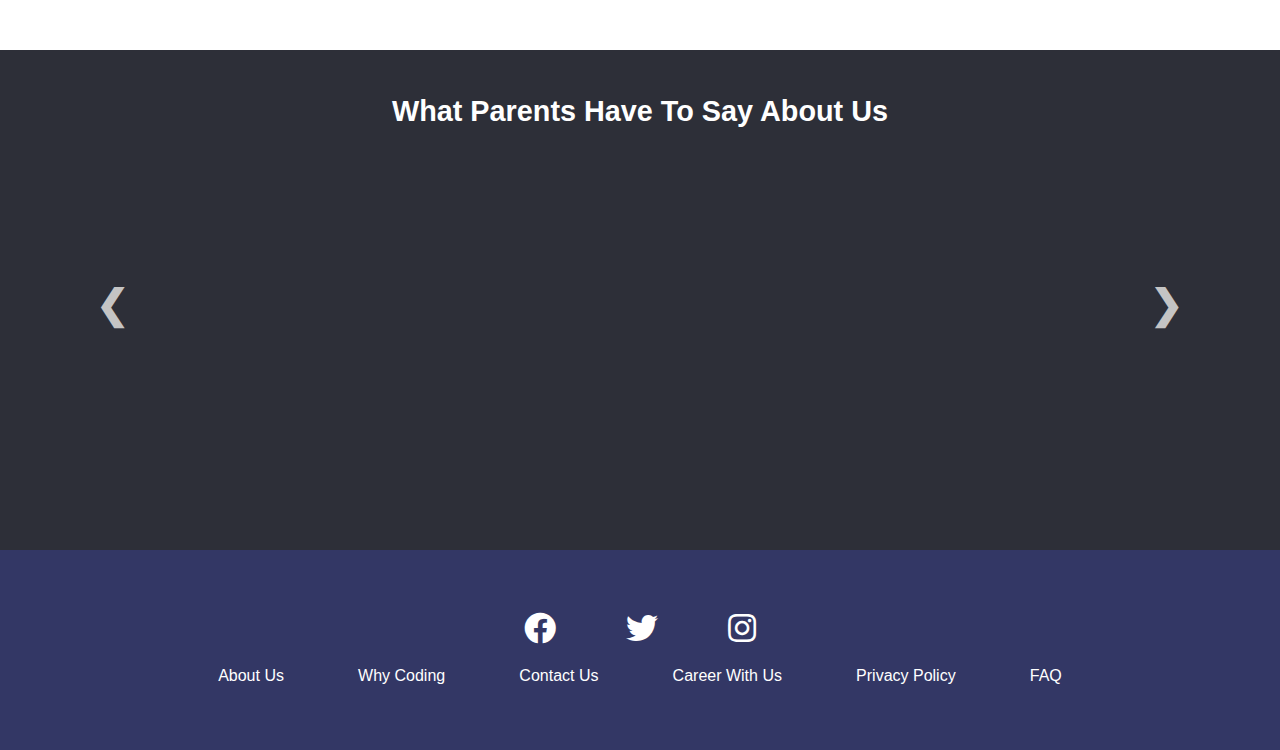
==== commit cfa92d5a: "Update SEO meta description and title" ====
--- a/index.html
+++ b/index.html
@@ -5,7 +5,8 @@
     <meta charset="utf-8" />
     <meta
       name="description"
-      content="Smart Tuition is the No.1 center for teaching young minds how to code. Start your Free Trial today!"
+      content="For students aged 5-18. Smart Tuition is the No.1 centre for teaching young minds how to program. Start your Free Trial today!
+      "
     />
     <meta name="viewport" content="width=device-width, initial-scale=1" />
     <!-- Favicon -->
@@ -77,7 +78,7 @@
               Packages
             </button>
             <div id="myDropdown" class="dropdown-content">
-              <a href="below12.html">Below 12</a>
+              <a href="below12.html">12 And Below</a>
               <a href="above12.html">Above 12</a>
               <a href="holiday.html">Holiday Programs</a>
             </div>
@@ -115,7 +116,7 @@
           >
           <a href="index.html">Home</a>
           <a href="aboutus.html">About Us</a>
-          <a href="below12.html">Below 12</a>
+          <a href="below12.html">12 And Below</a>
           <a href="above12.html">Above 12</a>
           <a href="holiday.html">Holiday Programs</a>
           <a href="whycoding.html">Why Coding?</a>
@@ -240,7 +241,7 @@
               <div class="package-container2">
                 <div class="package-header">Teen Category</div>
                 <div class="package-details">
-                  Between ages 6-12<br /><br />
+                  For ages 13 and above<br /><br />
                   Python | Game Development | HTML & CSS
                 </div>
                 <a class="package-link" href="above12.html"> Learn More </a>
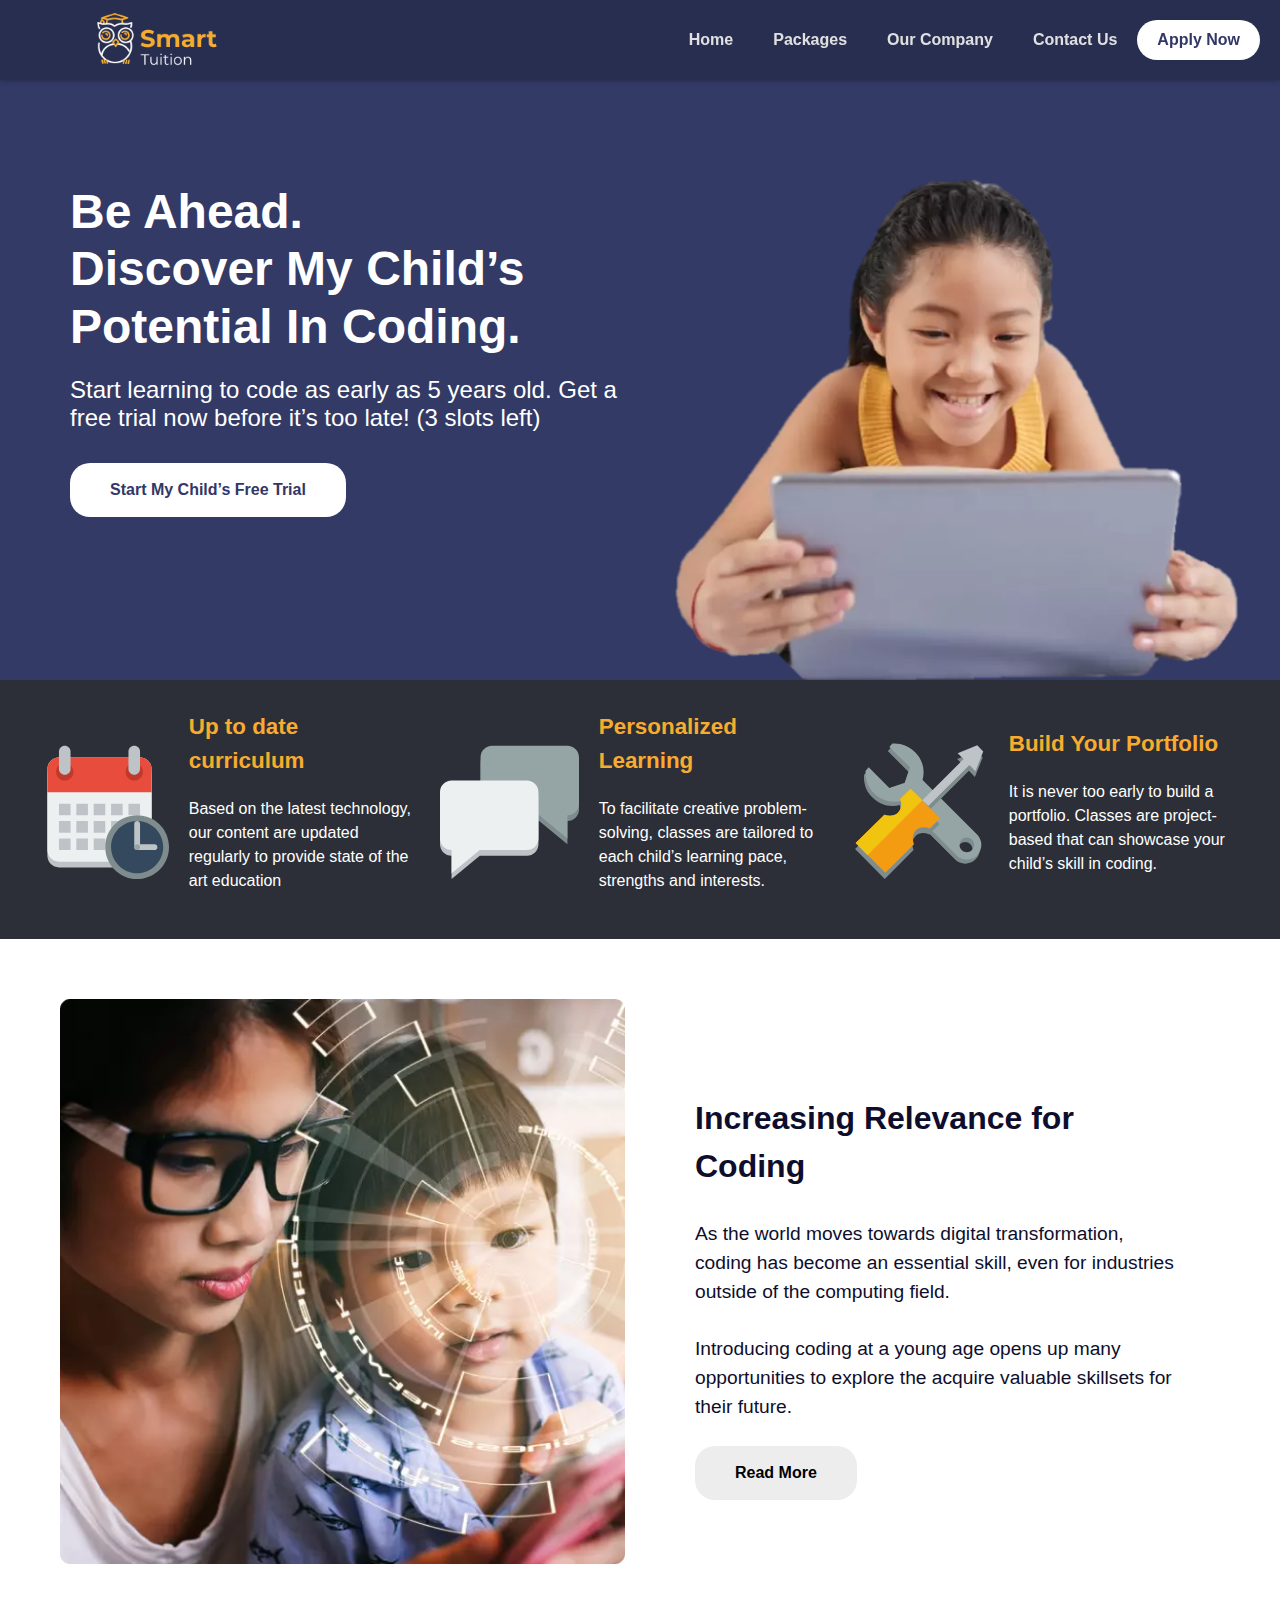
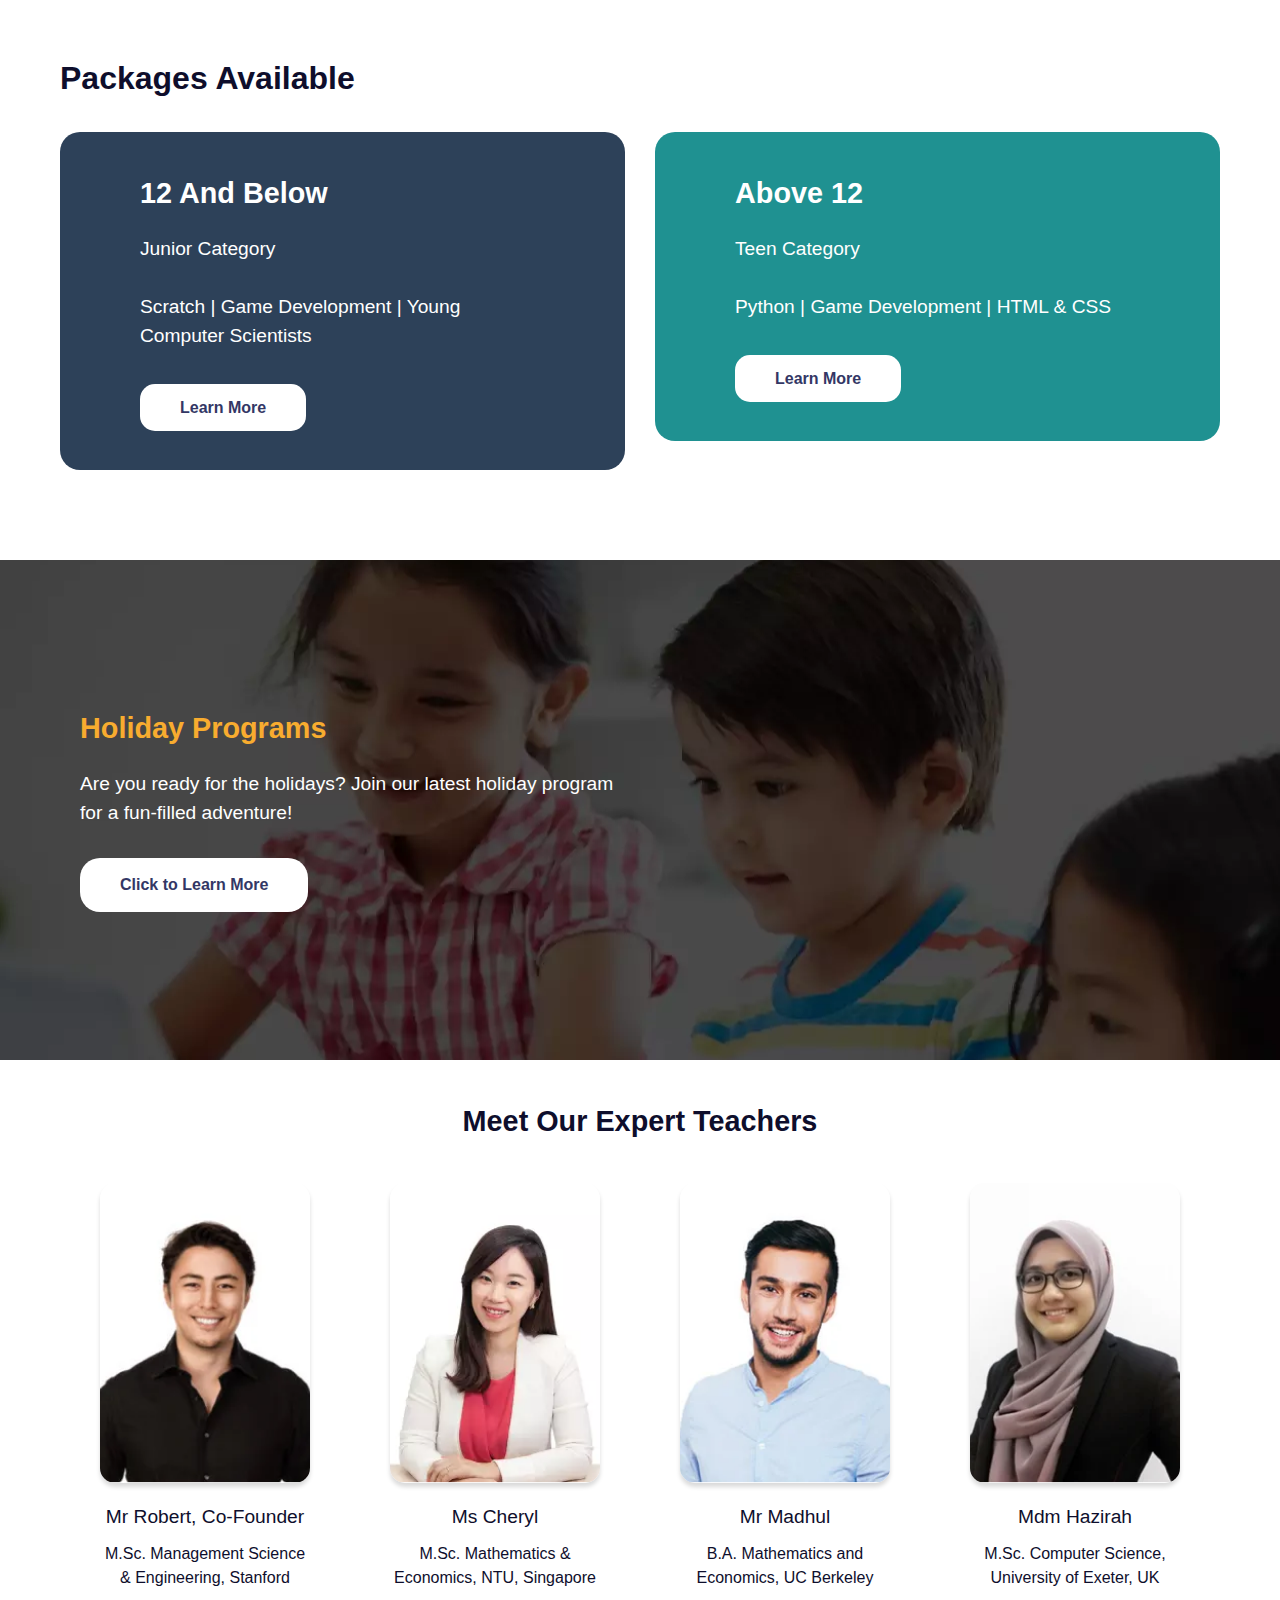
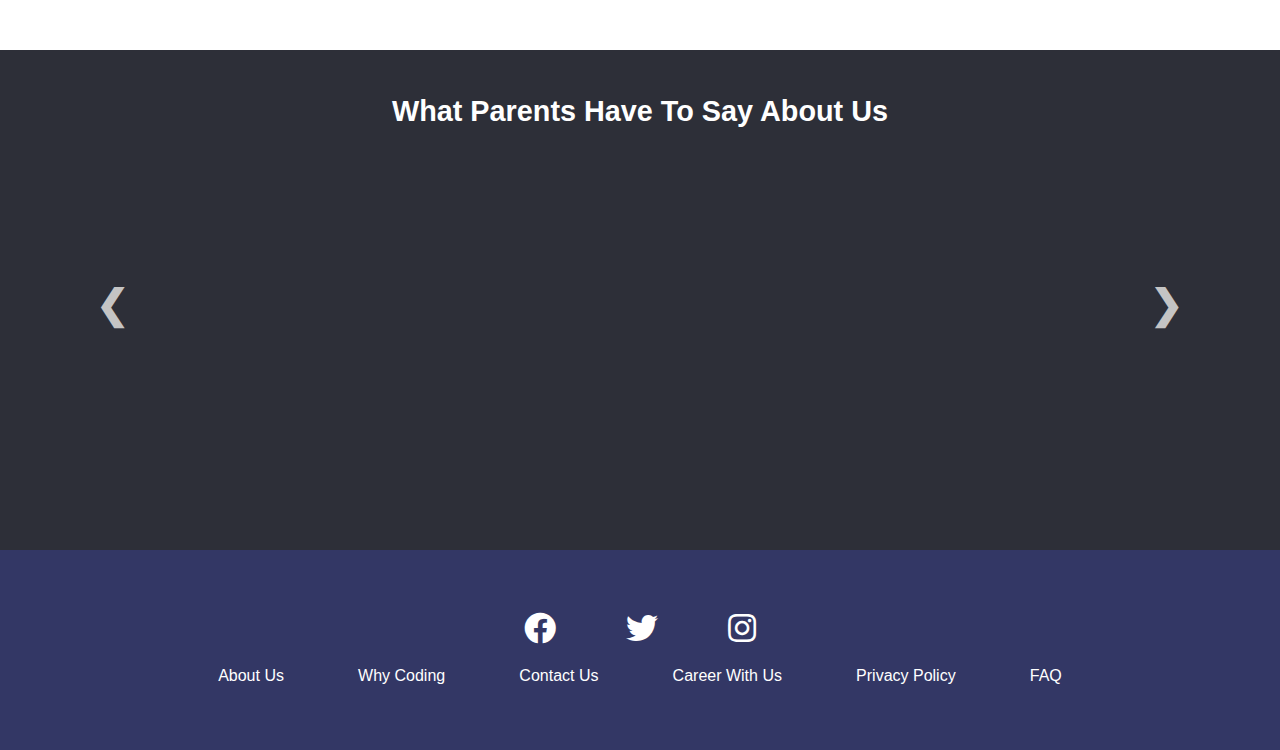
==== commit 2e70ef24: "Package rename" ====
--- a/index.html
+++ b/index.html
@@ -78,8 +78,8 @@
               Packages
             </button>
             <div id="myDropdown" class="dropdown-content">
-              <a href="below12.html">12 And Below</a>
-              <a href="above12.html">Above 12</a>
+              <a href="below12.html">12 And Below (Junior)</a>
+              <a href="above12.html">Above 12 (Teen)</a>
               <a href="holiday.html">Holiday Programs</a>
             </div>
           </div>
@@ -116,8 +116,8 @@
           >
           <a href="index.html">Home</a>
           <a href="aboutus.html">About Us</a>
-          <a href="below12.html">12 And Below</a>
-          <a href="above12.html">Above 12</a>
+          <a href="below12.html">12 And Below (Junior)</a>
+          <a href="above12.html">Above 12 (Teen)</a>
           <a href="holiday.html">Holiday Programs</a>
           <a href="whycoding.html">Why Coding?</a>
           <a href="careers.html">Careers With Us</a>
@@ -229,9 +229,9 @@
           <div class="row">
             <div class="col-sm-6">
               <div class="package-container">
-                <div class="package-header">Junior Category</div>
+                <div class="package-header">12 And Below</div>
                 <div class="package-details">
-                  Between ages 6-12<br /><br />
+                  Junior Category<br /><br />
                   Scratch | Game Development | Young Computer Scientists
                 </div>
                 <a class="package-link" href="below12.html"> Learn More </a>
@@ -239,9 +239,9 @@
             </div>
             <div class="col-sm-6">
               <div class="package-container2">
-                <div class="package-header">Teen Category</div>
+                <div class="package-header">Above 12</div>
                 <div class="package-details">
-                  For ages 13 and above<br /><br />
+                  Teen Category<br /><br />
                   Python | Game Development | HTML & CSS
                 </div>
                 <a class="package-link" href="above12.html"> Learn More </a>
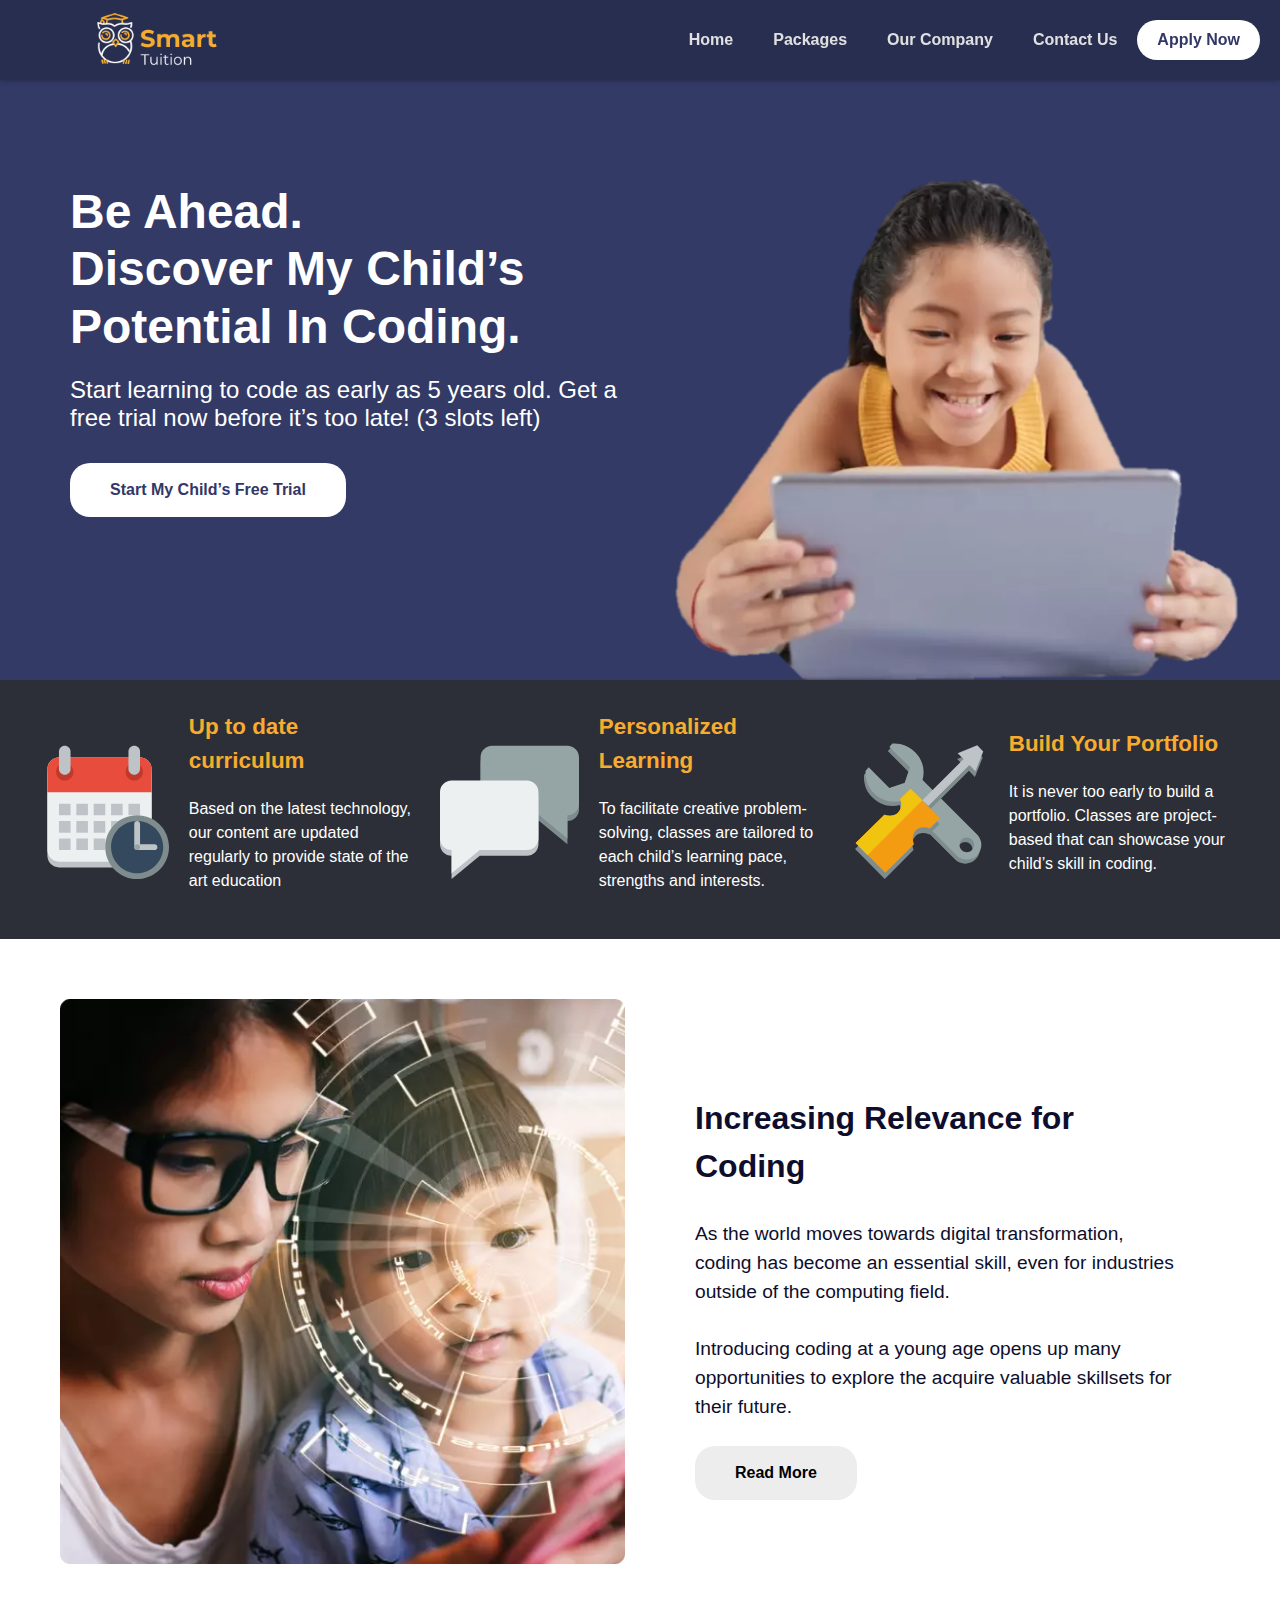
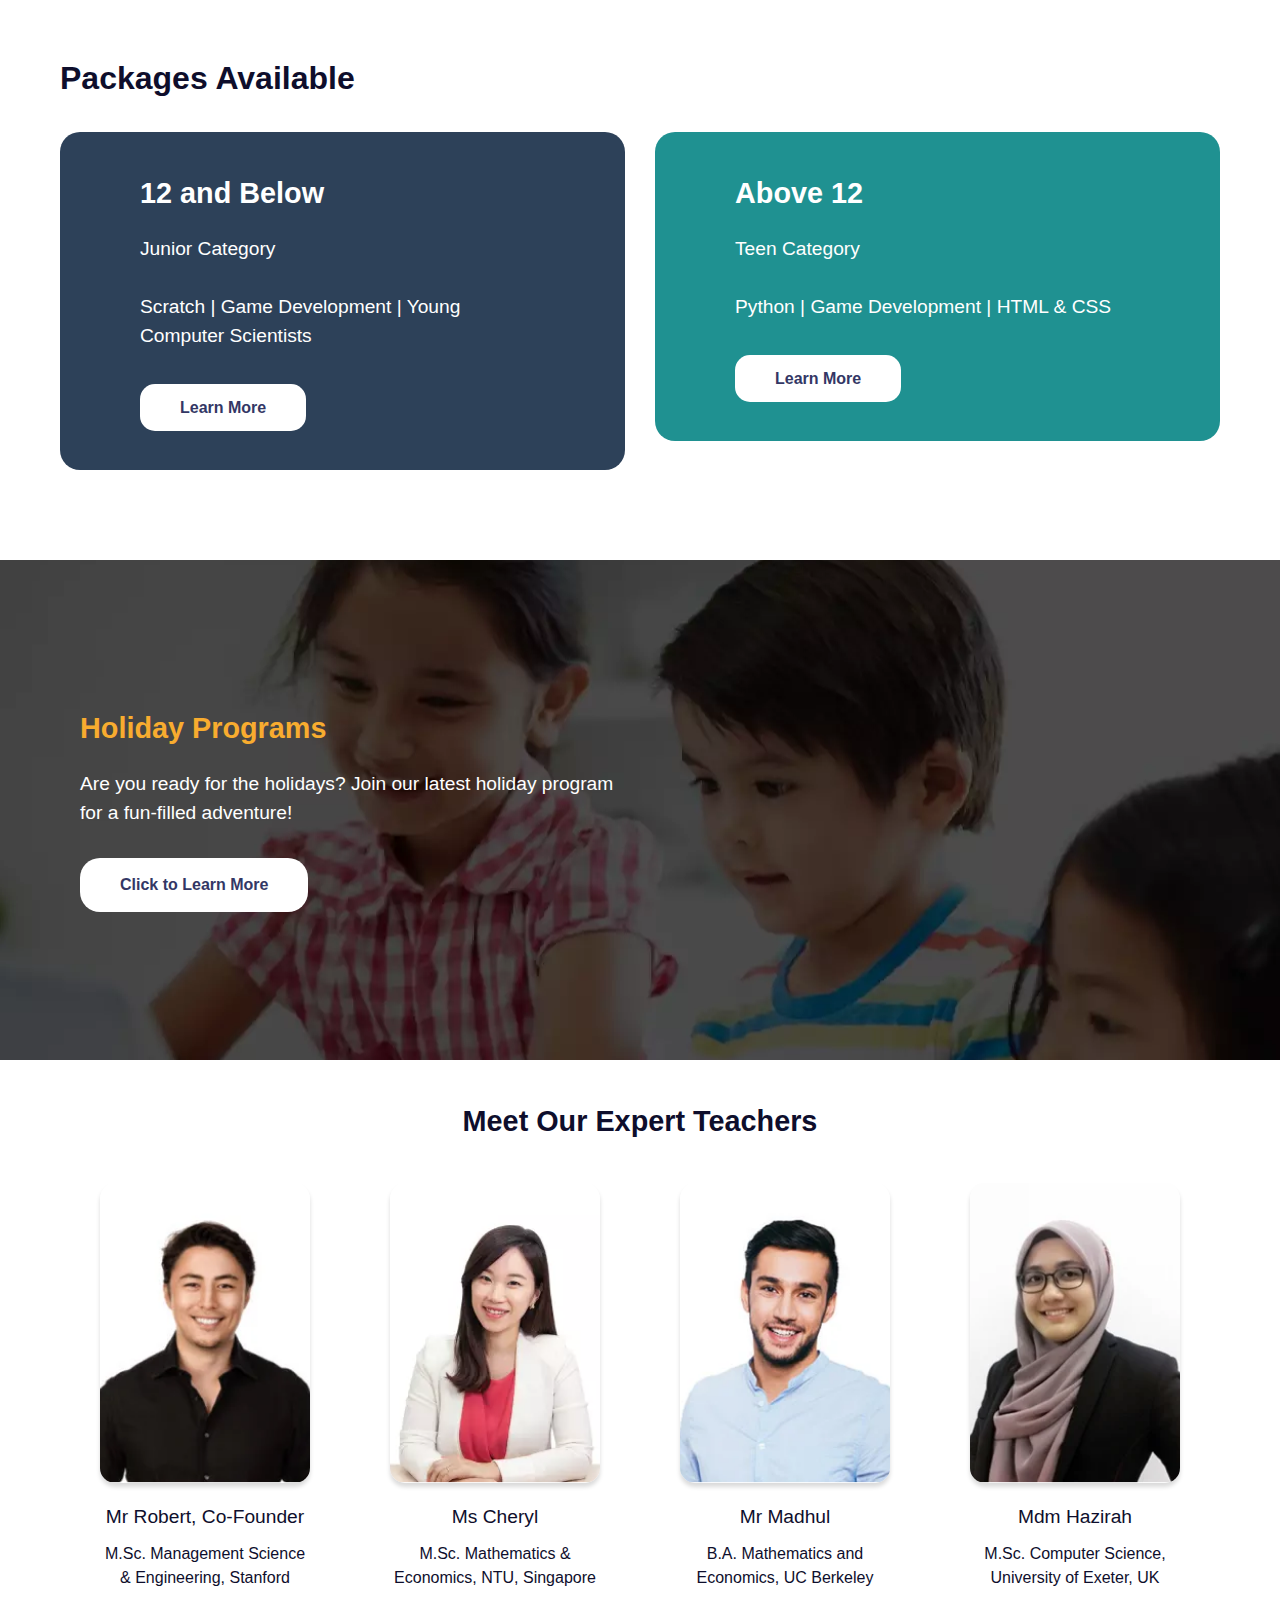
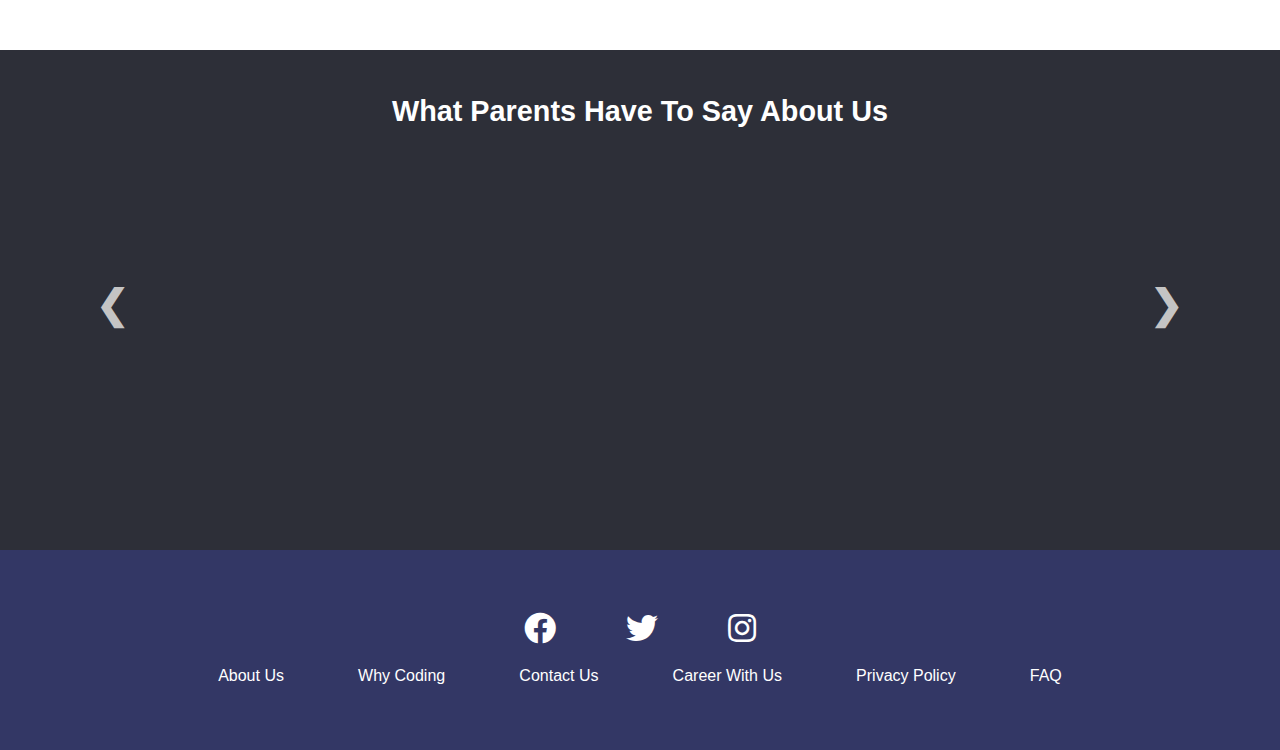
==== commit c28e47d3: "Small content changes" ====
--- a/index.html
+++ b/index.html
@@ -78,7 +78,7 @@
               Packages
             </button>
             <div id="myDropdown" class="dropdown-content">
-              <a href="below12.html">12 And Below (Junior)</a>
+              <a href="below12.html">12 and Below (Junior)</a>
               <a href="above12.html">Above 12 (Teen)</a>
               <a href="holiday.html">Holiday Programs</a>
             </div>
@@ -116,7 +116,7 @@
           >
           <a href="index.html">Home</a>
           <a href="aboutus.html">About Us</a>
-          <a href="below12.html">12 And Below (Junior)</a>
+          <a href="below12.html">12 and Below (Junior)</a>
           <a href="above12.html">Above 12 (Teen)</a>
           <a href="holiday.html">Holiday Programs</a>
           <a href="whycoding.html">Why Coding?</a>
@@ -229,7 +229,7 @@
           <div class="row">
             <div class="col-sm-6">
               <div class="package-container">
-                <div class="package-header">12 And Below</div>
+                <div class="package-header">12 and Below</div>
                 <div class="package-details">
                   Junior Category<br /><br />
                   Scratch | Game Development | Young Computer Scientists
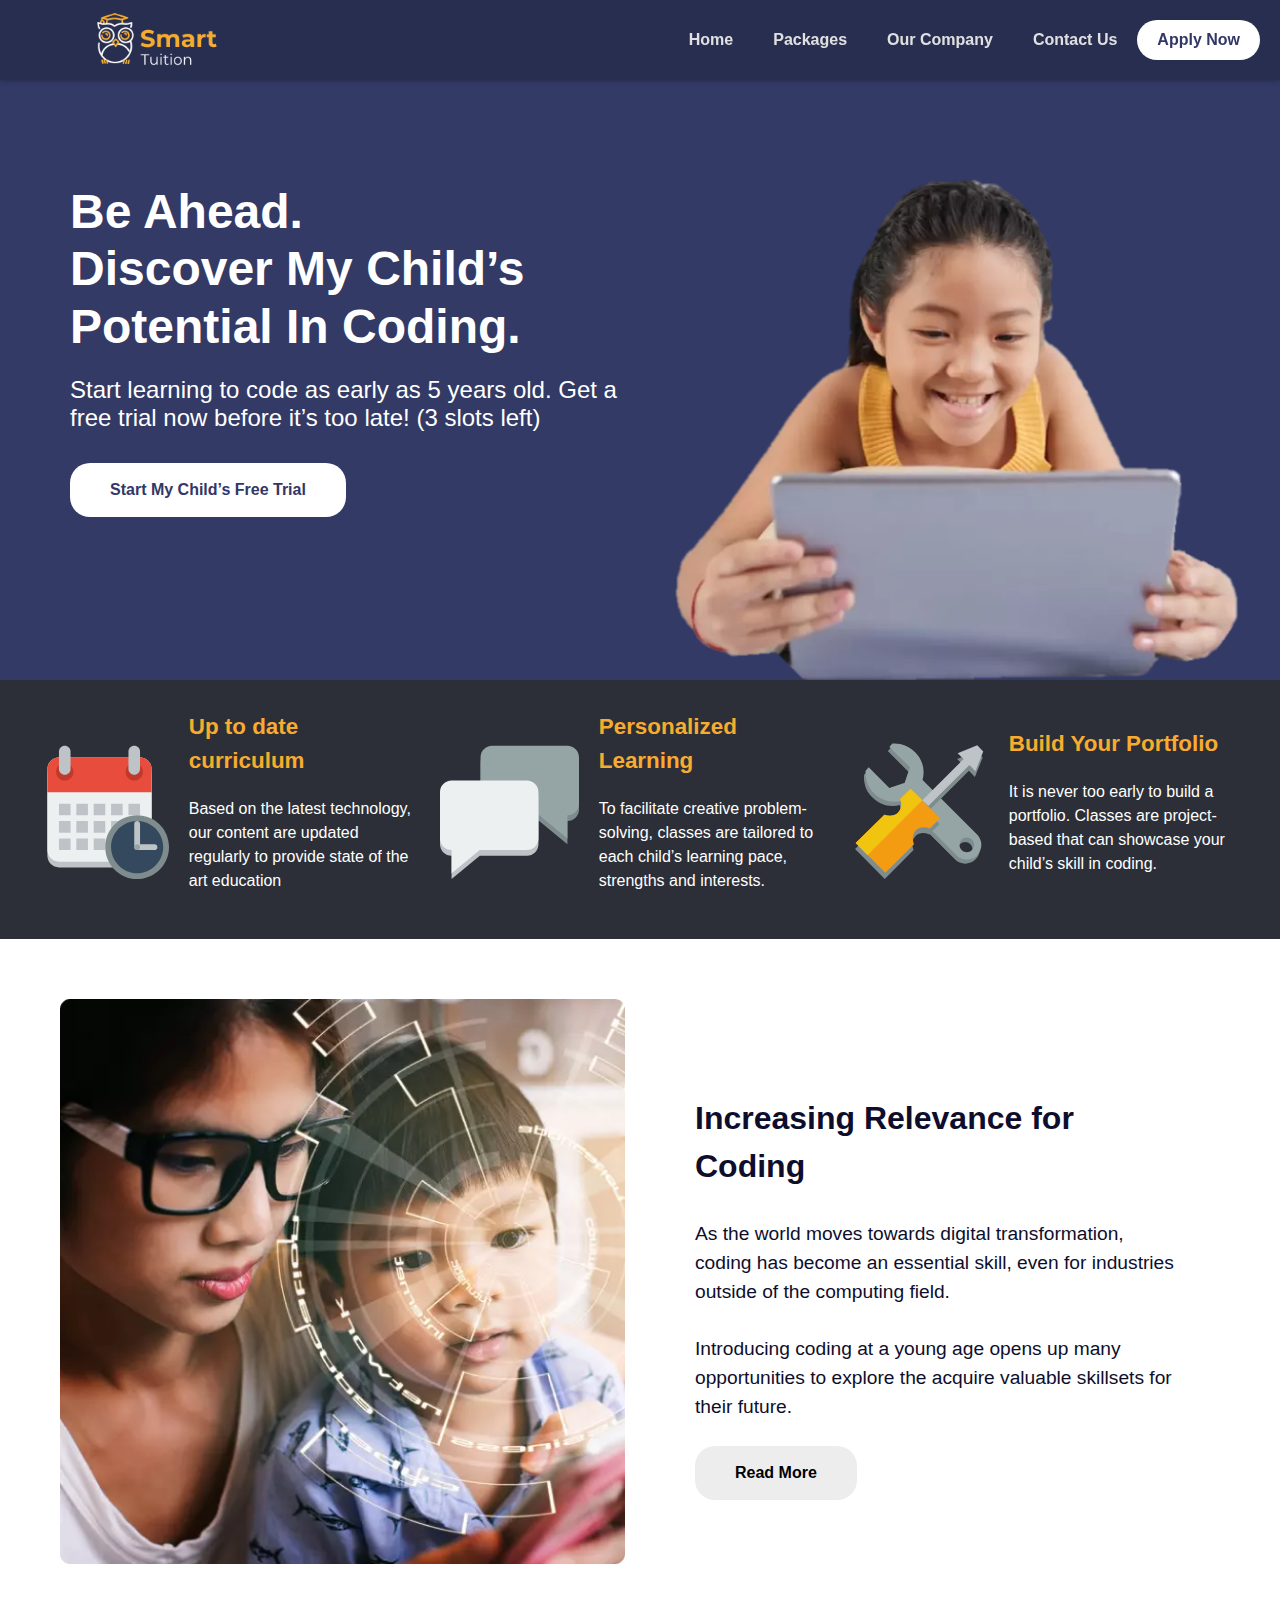
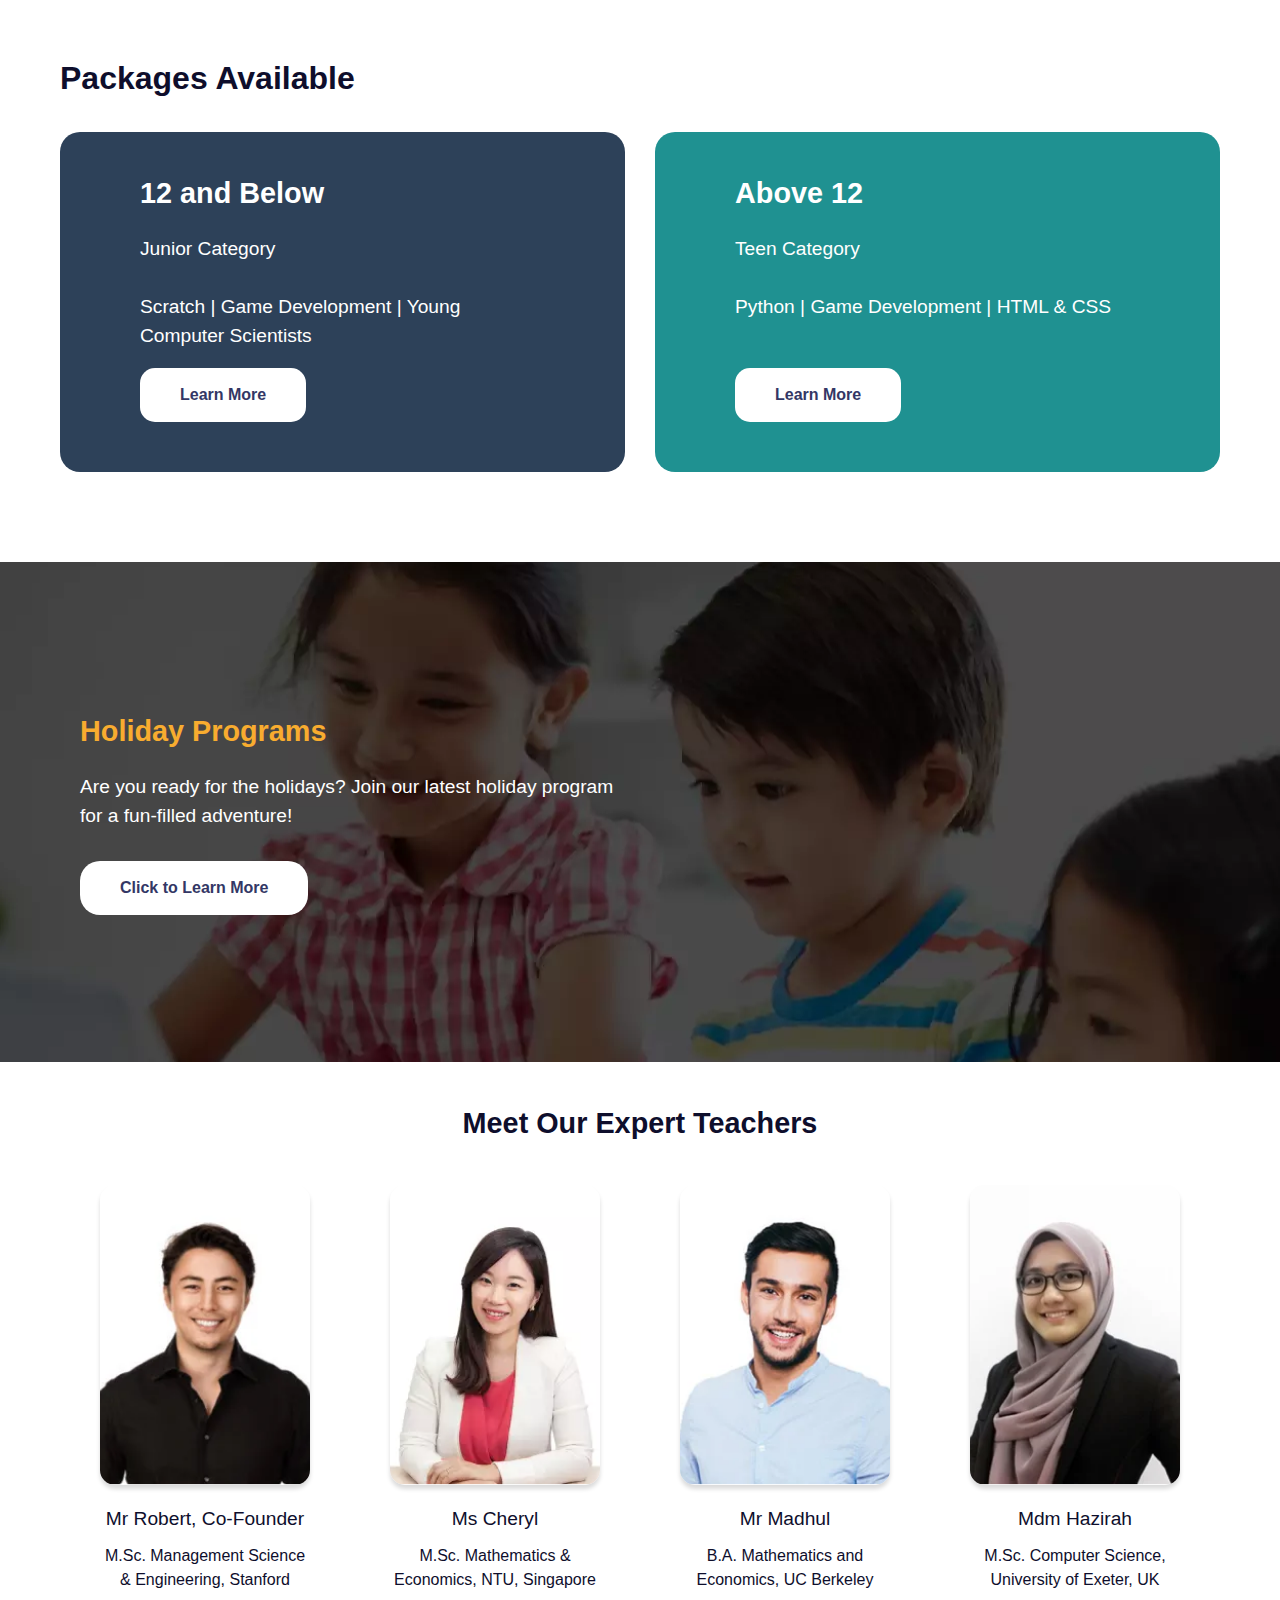
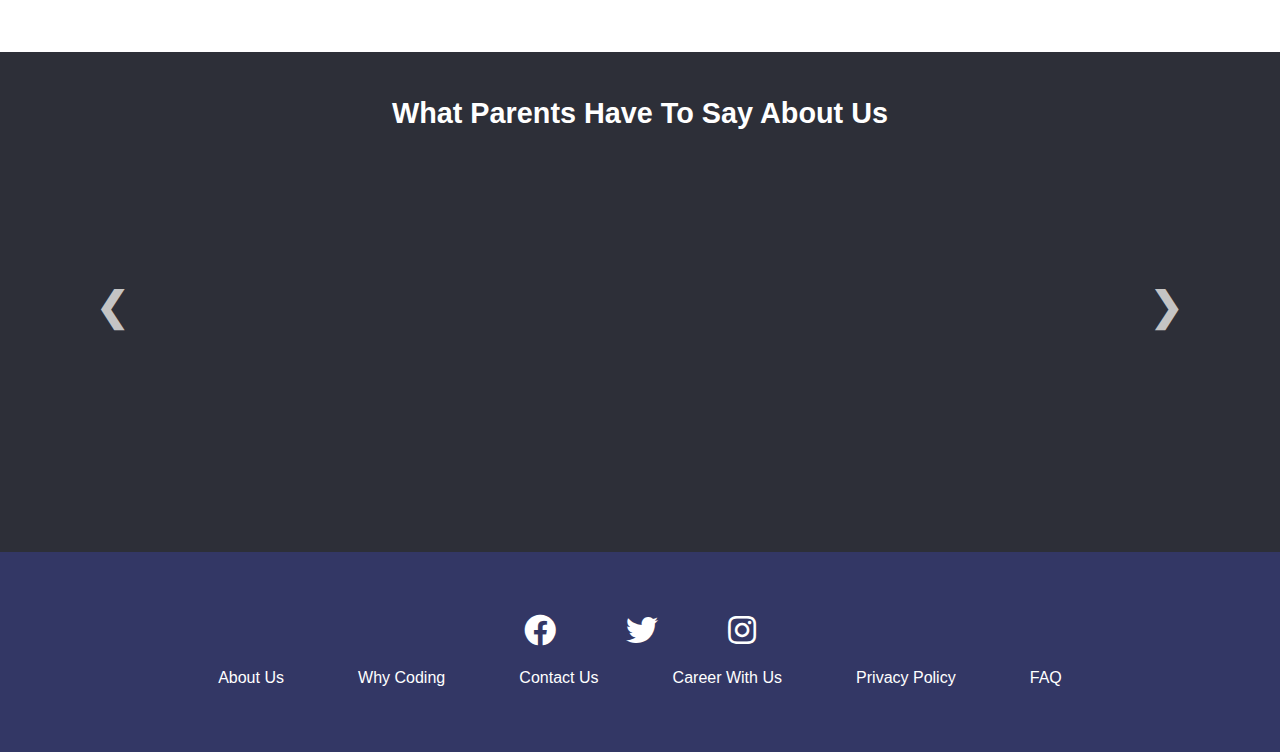
==== commit 8dc027fe: "Fix styling" ====
--- a/index.html
+++ b/index.html
@@ -238,7 +238,7 @@
               </div>
             </div>
             <div class="col-sm-6">
-              <div class="package-container2">
+              <div class="package-container" style="background-color: #1f9191">
                 <div class="package-header">Above 12</div>
                 <div class="package-details">
                   Teen Category<br /><br />
--- a/css/homepage.css
+++ b/css/homepage.css
@@ -107,7 +107,7 @@
 .container-header {
   font-size: 2em;
   font-weight: bold;
-  margin: 30px auto;
+  margin: 30px 0px;
 }
 
 .why-coding-subheader {
@@ -155,10 +155,14 @@
 }
 
 .package-container {
+  display: flex;
+  flex-direction: column;
+  justify-content: space-between;
   margin-top: 30px;
   background-color: #2d4159;
   border-radius: 20px;
   padding: 40px 80px 50px;
+  height: 340px;
 }
 
 .package-header {
@@ -171,7 +175,7 @@
 .package-details {
   font-size: 1.2em;
   color: #fff;
-  margin-bottom: 45px;
+  height: 140px;
 }
 
 .package-link {
@@ -188,13 +192,6 @@
   color: #fff;
   text-decoration: none;
   background-color: #474d92;
-}
-
-.package-container2 {
-  margin-top: 30px;
-  background-color: #1f9191;
-  border-radius: 20px;
-  padding: 40px 80px 50px;
 }
 
 .holiday-container {
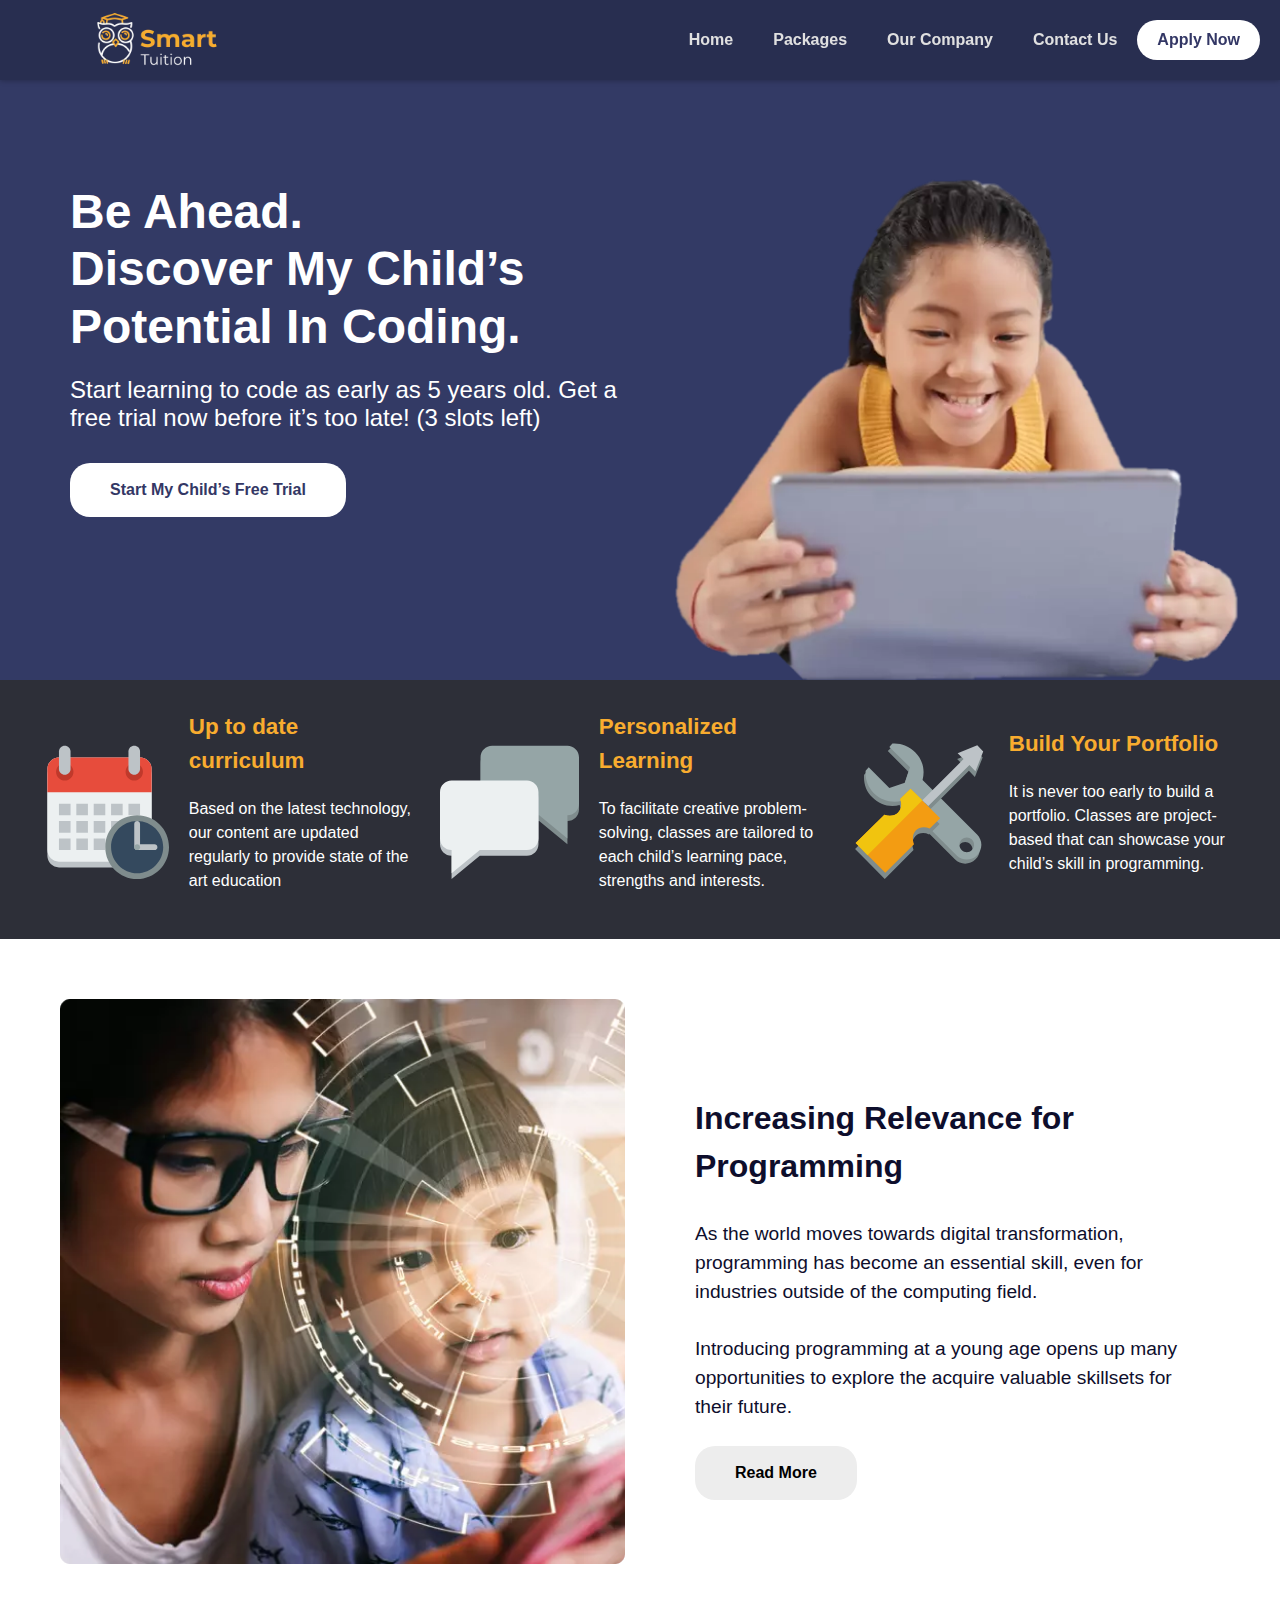
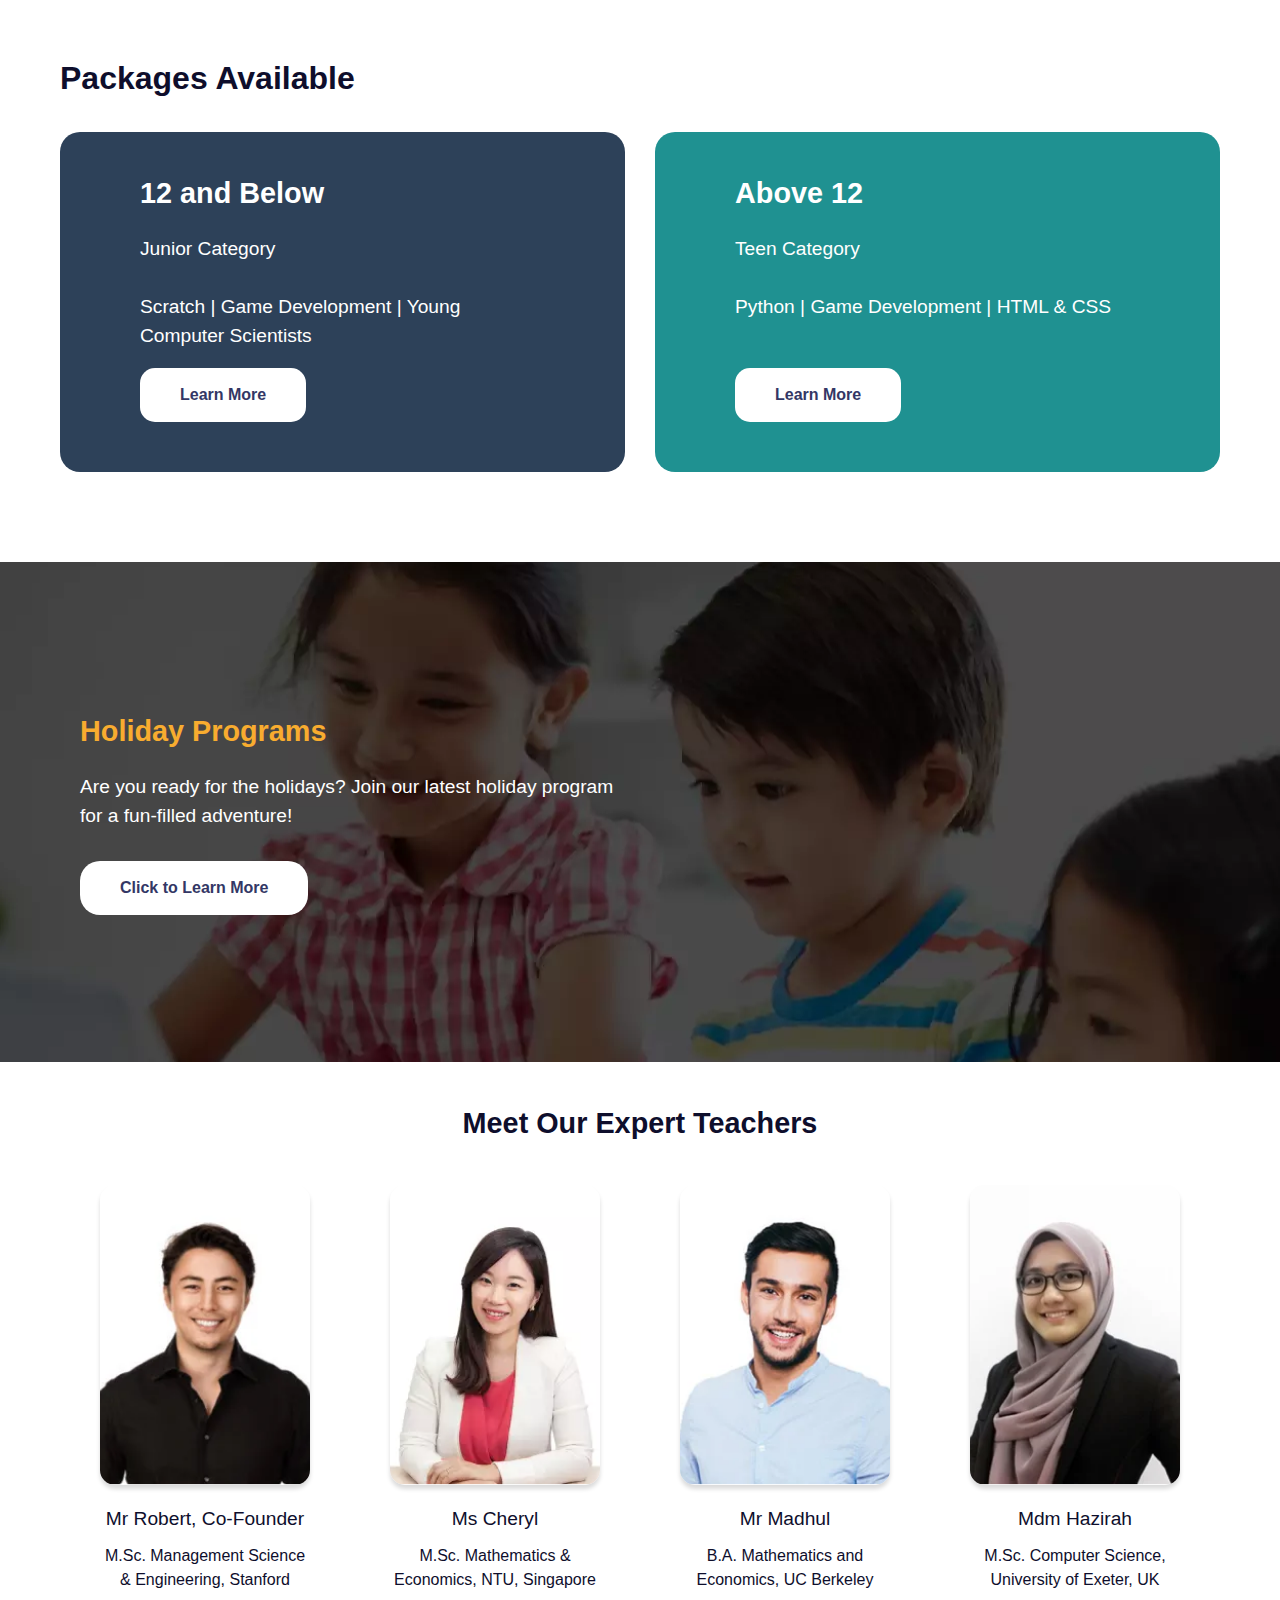
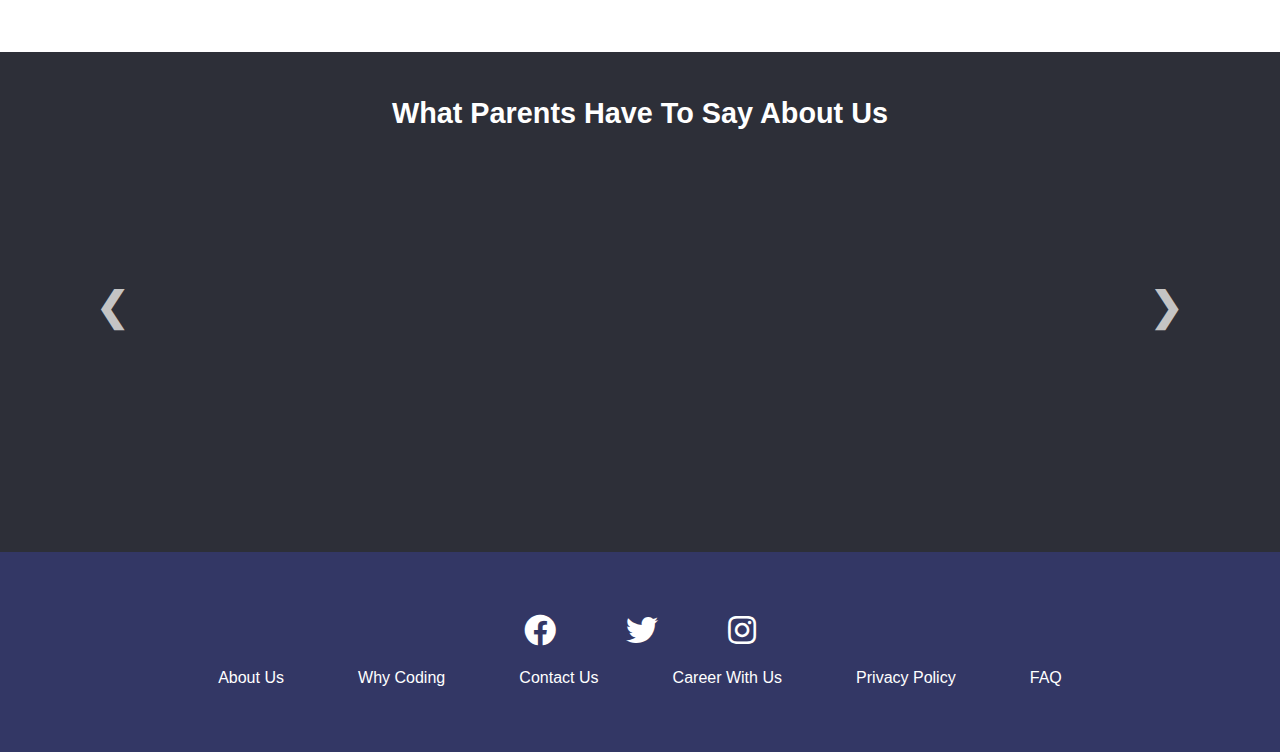
==== commit 49ff1e0a: "homepage content" ====
--- a/index.html
+++ b/index.html
@@ -189,7 +189,7 @@
               <div class="feature-header">Build Your Portfolio</div>
               <p>
                 It is never too early to build a portfolio. Classes are
-                project-based that can showcase your child’s skill in coding.
+                project-based that can showcase your child’s skill in programming.
               </p>
             </div>
           </div>
@@ -208,13 +208,13 @@
             <div class="col-sm-6">
               <div class="why-coding-group">
                 <div class="container-header">
-                  Increasing Relevance for Coding
+                  Increasing Relevance for Programming
                 </div>
 
                 <div class="why-coding-details">
-                  As the world moves towards digital transformation, coding has
+                  As the world moves towards digital transformation, programming has
                   become an essential skill, even for industries outside of the
-                  computing field. <br /><br />Introducing coding at a young age
+                  computing field. <br /><br />Introducing programming at a young age
                   opens up many opportunities to explore the acquire valuable
                   skillsets for their future.
                 </div>
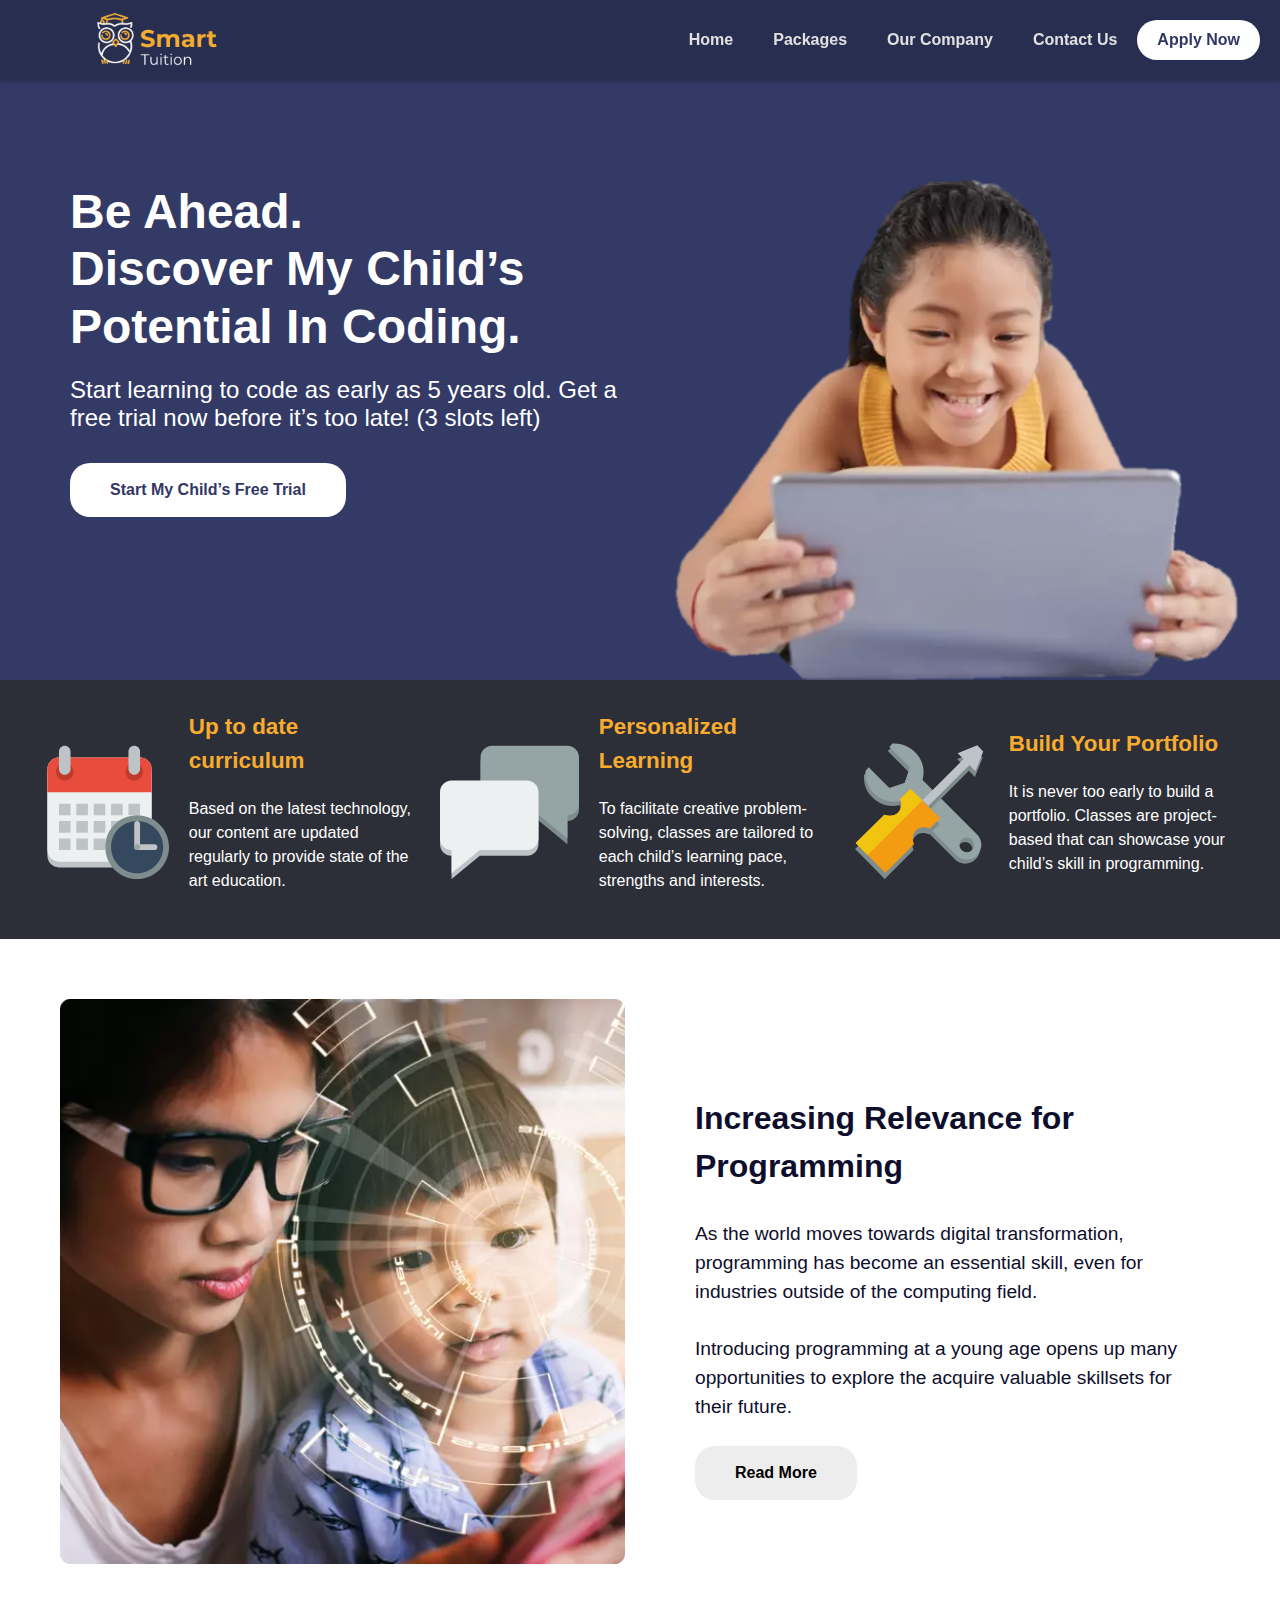
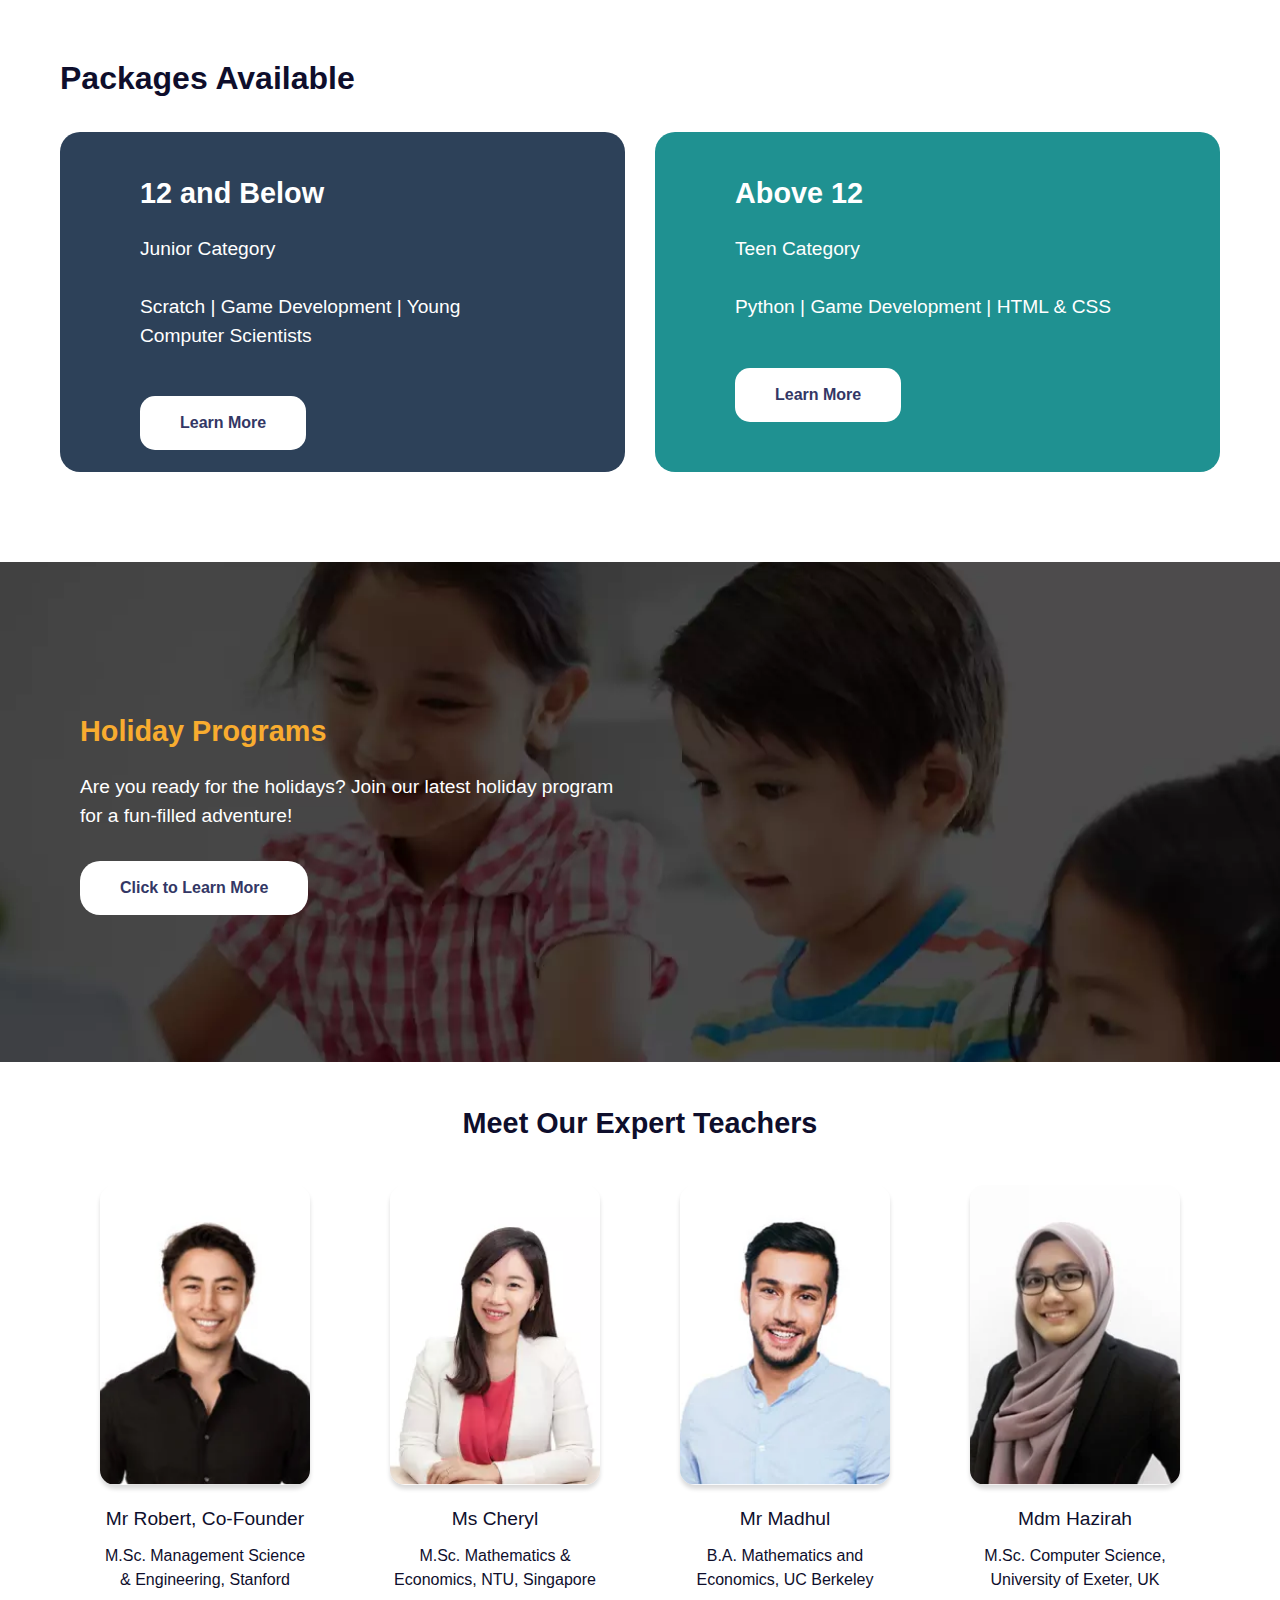
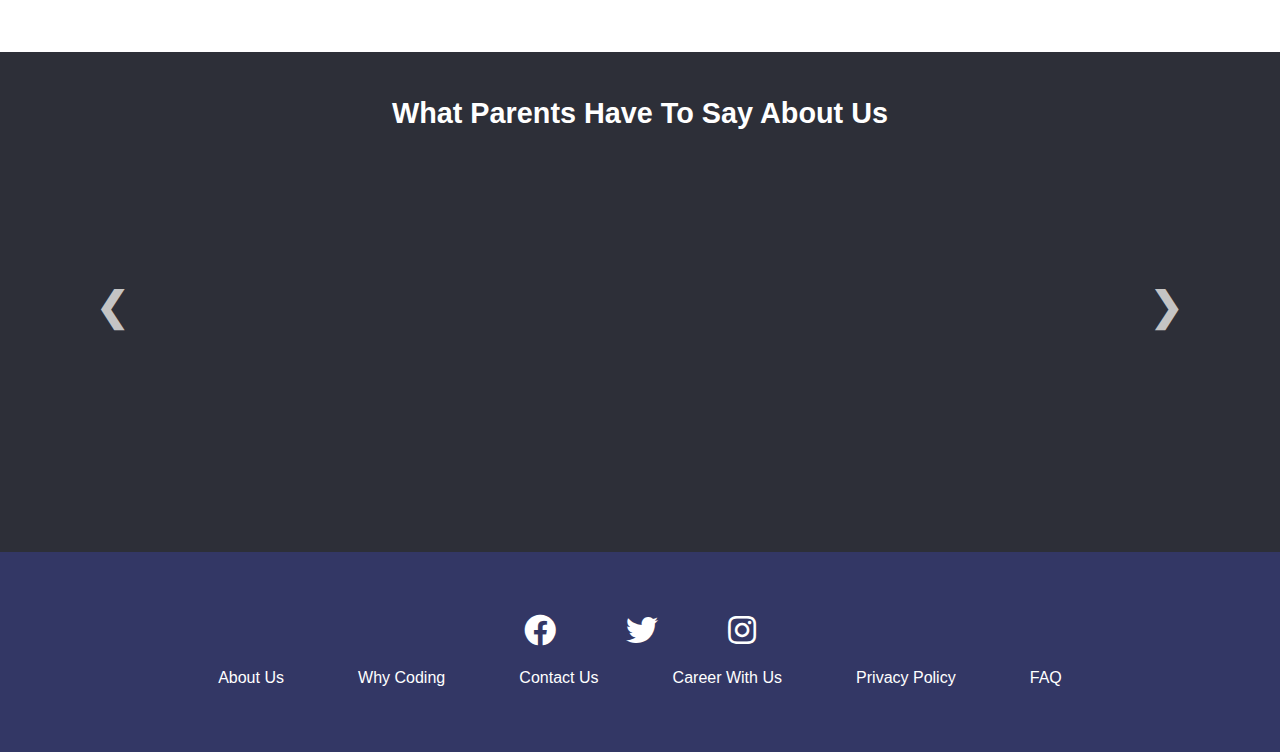
==== commit c07b40eb: "content updates" ====
--- a/index.html
+++ b/index.html
@@ -161,7 +161,7 @@
               <div class="feature-header">Up to date curriculum</div>
               <p>
                 Based on the latest technology, our content are updated
-                regularly to provide state of the art education
+                regularly to provide state of the art education.
               </p>
             </div>
           </div>
@@ -343,7 +343,7 @@
                     ></i>
                     <i
                       class="fas fa-star fa-2x"
-                      style="margin-right: 10px; color: #c4c4c4"
+                      style="margin-right: 10px; color: #f8ac2f"
                     ></i>
                   </div>
                   <div class="testimonial-person">Mother of Alice, 5</div>
--- a/css/homepage.css
+++ b/css/homepage.css
@@ -175,6 +175,7 @@
 .package-details {
   font-size: 1.2em;
   color: #fff;
+  margin-bottom:45px;
   height: 140px;
 }
 
